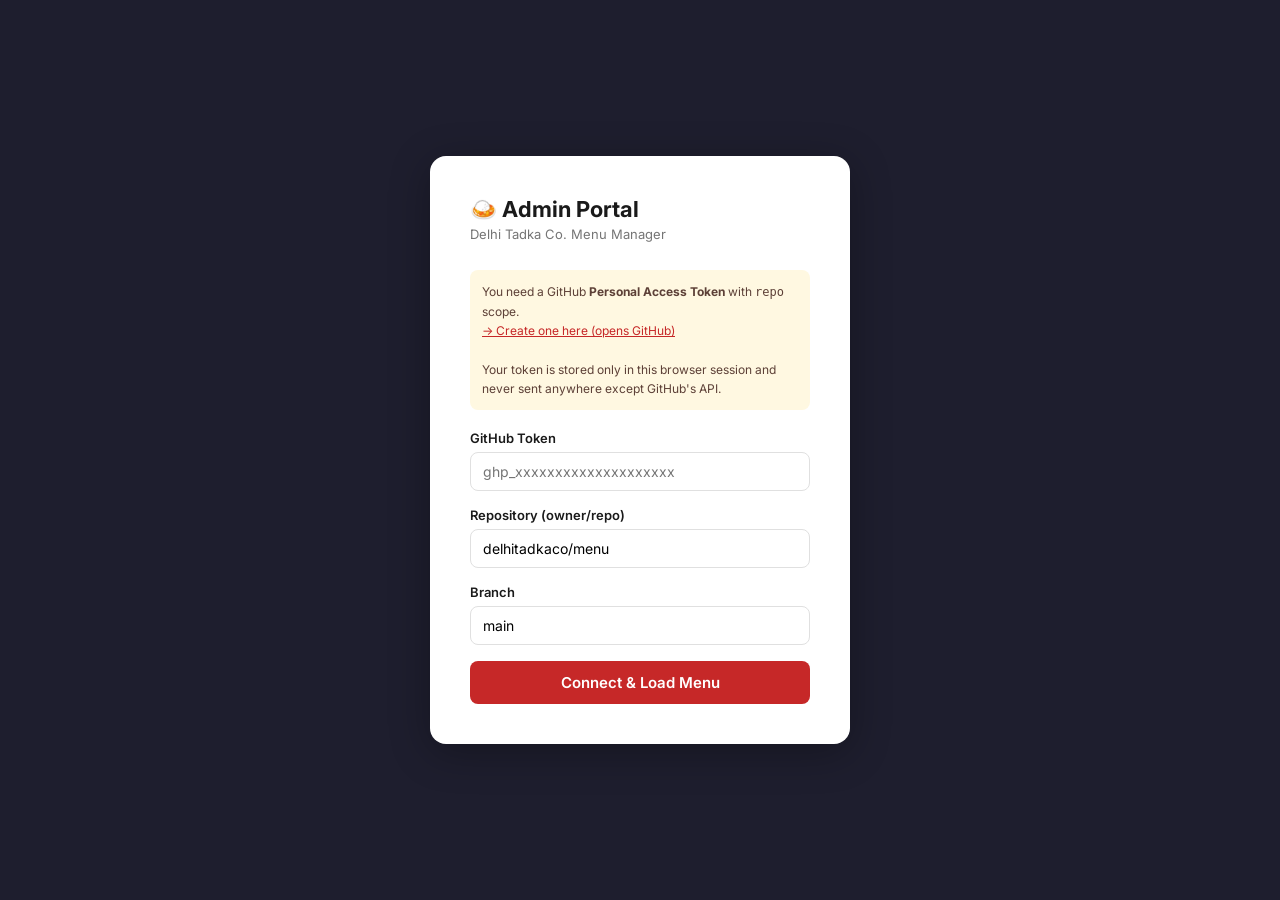
==== admin.html @ ac4ece8f "Add files via upload" ====
<!DOCTYPE html>
<html lang="en">
<head>
  <meta charset="UTF-8">
  <title>Delhi Tadka Co. — Admin</title>
  <meta name="viewport" content="width=device-width, initial-scale=1.0">
  <link href="https://fonts.googleapis.com/css2?family=Inter:wght@400;500;600;700&display=swap" rel="stylesheet">
  <style>
    :root {
      --red: #c62828;
      --red-light: #ffebee;
      --green: #2e7d32;
      --green-light: #e8f5e9;
      --bg: #f4f6f9;
      --card: #ffffff;
      --border: #e0e0e0;
      --text: #1a1a1a;
      --muted: #757575;
      --sidebar: #1e1e2e;
      --sidebar-active: #c62828;
      --radius: 10px;
      --shadow: 0 1px 4px rgba(0,0,0,0.08);
    }
    * { box-sizing: border-box; margin: 0; padding: 0; }
    body { font-family: 'Inter', sans-serif; background: var(--bg); color: var(--text); min-height: 100vh; }

    /* ── Login Screen ── */
    #loginScreen {
      display: flex; align-items: center; justify-content: center;
      min-height: 100vh; background: var(--sidebar);
    }
    .login-box {
      background: white; border-radius: 16px; padding: 40px;
      width: 100%; max-width: 420px; box-shadow: 0 8px 40px rgba(0,0,0,0.3);
    }
    .login-box h1 { font-size: 22px; margin-bottom: 4px; }
    .login-box p { color: var(--muted); font-size: 13px; margin-bottom: 28px; }
    .login-box label { font-size: 13px; font-weight: 600; display: block; margin-bottom: 6px; }
    .login-box input, .login-box select {
      width: 100%; border: 1.5px solid var(--border); border-radius: 8px;
      padding: 10px 12px; font-size: 14px; font-family: 'Inter', sans-serif;
      margin-bottom: 16px; outline: none; transition: border-color 0.2s;
    }
    .login-box input:focus { border-color: var(--red); }
    .login-box .hint {
      background: #fff8e1; border-radius: 8px; padding: 12px;
      font-size: 12px; color: #5d4037; margin-bottom: 20px; line-height: 1.6;
    }
    .login-box .hint a { color: var(--red); }
    .btn-primary {
      width: 100%; background: var(--red); color: white; border: none;
      padding: 12px; border-radius: 8px; font-size: 15px; font-weight: 600;
      cursor: pointer; font-family: 'Inter', sans-serif; transition: opacity 0.2s;
    }
    .btn-primary:hover { opacity: 0.88; }
    #loginError { color: var(--red); font-size: 13px; margin-top: 10px; display: none; }

    /* ── App Shell ── */
    #app { display: none; }
    .shell { display: flex; min-height: 100vh; }

    /* ── Sidebar ── */
    .sidebar {
      width: 220px; background: var(--sidebar); color: white;
      display: flex; flex-direction: column; flex-shrink: 0;
      position: fixed; top: 0; bottom: 0; left: 0; z-index: 50;
    }
    .sidebar-logo {
      padding: 20px 18px 16px; border-bottom: 1px solid rgba(255,255,255,0.08);
    }
    .sidebar-logo h2 { font-size: 15px; font-weight: 700; color: #fff; }
    .sidebar-logo p { font-size: 11px; color: rgba(255,255,255,0.4); margin-top: 2px; }
    .sidebar nav { flex: 1; padding: 12px 0; }
    .nav-item {
      display: flex; align-items: center; gap: 10px;
      padding: 11px 18px; cursor: pointer; font-size: 14px; font-weight: 500;
      color: rgba(255,255,255,0.6); border-left: 3px solid transparent;
      transition: all 0.15s; user-select: none;
    }
    .nav-item:hover { color: white; background: rgba(255,255,255,0.05); }
    .nav-item.active { color: white; border-left-color: var(--red); background: rgba(198,40,40,0.15); }
    .nav-item .icon { font-size: 17px; width: 20px; text-align: center; }
    .sidebar-footer {
      padding: 14px 18px; border-top: 1px solid rgba(255,255,255,0.08);
      font-size: 12px; color: rgba(255,255,255,0.35);
    }
    .logout-btn {
      display: block; width: 100%; background: rgba(255,255,255,0.07);
      color: rgba(255,255,255,0.6); border: none; border-radius: 6px;
      padding: 8px; font-size: 13px; cursor: pointer; font-family: 'Inter', sans-serif;
      margin-top: 8px; transition: background 0.15s;
    }
    .logout-btn:hover { background: rgba(255,255,255,0.12); color: white; }

    /* ── Main Content ── */
    .main { margin-left: 220px; flex: 1; display: flex; flex-direction: column; min-height: 100vh; }
    .topbar {
      background: white; border-bottom: 1px solid var(--border);
      padding: 14px 24px; display: flex; align-items: center;
      justify-content: space-between; position: sticky; top: 0; z-index: 40;
    }
    .topbar h1 { font-size: 18px; font-weight: 700; }
    .topbar .repo-info { font-size: 12px; color: var(--muted); }
    .save-bar {
      display: none; background: #fff8e1; border-bottom: 2px solid #f9a825;
      padding: 10px 24px; align-items: center; justify-content: space-between;
      font-size: 13px; font-weight: 500; color: #5d4037;
    }
    .save-bar.visible { display: flex; }
    .btn-save {
      background: #f9a825; color: white; border: none; border-radius: 6px;
      padding: 7px 18px; font-size: 13px; font-weight: 600; cursor: pointer;
      font-family: 'Inter', sans-serif; transition: opacity 0.2s;
    }
    .btn-save:hover { opacity: 0.88; }
    .content { padding: 24px; flex: 1; }

    /* ── Pages ── */
    .page { display: none; }
    .page.active { display: block; }

    /* ── Dashboard ── */
    .stats-grid { display: grid; grid-template-columns: repeat(auto-fill, minmax(180px, 1fr)); gap: 16px; margin-bottom: 24px; }
    .stat-card {
      background: white; border-radius: var(--radius); padding: 20px;
      box-shadow: var(--shadow); border: 1px solid var(--border);
    }
    .stat-card .label { font-size: 12px; color: var(--muted); font-weight: 600; text-transform: uppercase; letter-spacing: 0.5px; }
    .stat-card .value { font-size: 32px; font-weight: 700; margin-top: 6px; }
    .stat-card .sub { font-size: 12px; color: var(--muted); margin-top: 2px; }

    .discount-card {
      background: white; border-radius: var(--radius); padding: 20px;
      box-shadow: var(--shadow); border: 1px solid var(--border); margin-bottom: 24px;
    }
    .discount-card h3 { font-size: 15px; font-weight: 700; margin-bottom: 14px; }
    .discount-row { display: flex; align-items: center; gap: 14px; flex-wrap: wrap; }
    .discount-row input[type=range] { flex: 1; min-width: 160px; accent-color: var(--red); }
    .discount-value { font-size: 28px; font-weight: 700; color: var(--red); min-width: 56px; }
    .discount-row .btn-apply {
      background: var(--red); color: white; border: none; border-radius: 7px;
      padding: 8px 20px; font-size: 14px; font-weight: 600; cursor: pointer;
      font-family: 'Inter', sans-serif; transition: opacity 0.2s;
    }
    .discount-row .btn-apply:hover { opacity: 0.88; }

    /* ── Menu Manager ── */
    .menu-toolbar {
      display: flex; align-items: center; gap: 10px; margin-bottom: 16px; flex-wrap: wrap;
    }
    .cat-filter {
      border: 1.5px solid var(--border); border-radius: 7px; padding: 7px 12px;
      font-size: 13px; font-family: 'Inter', sans-serif; outline: none; background: white;
      cursor: pointer;
    }
    .search-input {
      flex: 1; min-width: 180px; border: 1.5px solid var(--border); border-radius: 7px;
      padding: 7px 12px; font-size: 13px; font-family: 'Inter', sans-serif; outline: none;
    }
    .search-input:focus { border-color: var(--red); }
    .btn-add-item {
      background: var(--red); color: white; border: none; border-radius: 7px;
      padding: 8px 16px; font-size: 13px; font-weight: 600; cursor: pointer;
      font-family: 'Inter', sans-serif; white-space: nowrap;
    }

    /* Item Table */
    .items-table { background: white; border-radius: var(--radius); box-shadow: var(--shadow); overflow: hidden; border: 1px solid var(--border); }
    .table-header {
      display: grid; grid-template-columns: 80px 1fr 110px 90px 80px 110px;
      padding: 10px 16px; background: #f9fafb; border-bottom: 1px solid var(--border);
      font-size: 11px; font-weight: 700; text-transform: uppercase; letter-spacing: 0.5px; color: var(--muted);
    }
    .item-row {
      display: grid; grid-template-columns: 80px 1fr 110px 90px 80px 110px;
      padding: 12px 16px; border-bottom: 1px solid var(--border); align-items: center;
      transition: background 0.1s;
    }
    .item-row:last-child { border-bottom: none; }
    .item-row:hover { background: #fafafa; }
    .item-img { width: 56px; height: 44px; object-fit: cover; border-radius: 6px; }
    .item-name { font-size: 13px; font-weight: 600; line-height: 1.3; }
    .item-desc { font-size: 11px; color: var(--muted); margin-top: 2px; }
    .item-category { font-size: 12px; color: var(--muted); }
    .item-price { font-size: 14px; font-weight: 700; }
    .toggle-switch { position: relative; display: inline-block; width: 40px; height: 22px; }
    .toggle-switch input { opacity: 0; width: 0; height: 0; }
    .toggle-slider {
      position: absolute; cursor: pointer; inset: 0;
      background: #ccc; border-radius: 22px; transition: 0.2s;
    }
    .toggle-slider:before {
      content: ''; position: absolute; width: 16px; height: 16px;
      left: 3px; bottom: 3px; background: white; border-radius: 50%; transition: 0.2s;
    }
    input:checked + .toggle-slider { background: var(--green); }
    input:checked + .toggle-slider:before { transform: translateX(18px); }
    .row-actions { display: flex; gap: 6px; }
    .btn-edit, .btn-delete {
      border: none; border-radius: 6px; padding: 5px 10px; font-size: 12px;
      font-weight: 600; cursor: pointer; font-family: 'Inter', sans-serif; transition: opacity 0.2s;
    }
    .btn-edit { background: #e3f2fd; color: #1565c0; }
    .btn-edit:hover { opacity: 0.8; }
    .btn-delete { background: var(--red-light); color: var(--red); }
    .btn-delete:hover { opacity: 0.8; }

    /* ── Categories Page ── */
    .cat-list { display: flex; flex-direction: column; gap: 10px; }
    .cat-card {
      background: white; border-radius: var(--radius); padding: 14px 16px;
      box-shadow: var(--shadow); border: 1px solid var(--border);
      display: flex; align-items: center; gap: 12px;
    }
    .cat-drag { color: var(--muted); cursor: grab; font-size: 18px; }
    .cat-name-input {
      flex: 1; border: 1.5px solid var(--border); border-radius: 7px;
      padding: 7px 10px; font-size: 14px; font-family: 'Inter', sans-serif; outline: none;
    }
    .cat-name-input:focus { border-color: var(--red); }
    .cat-count { font-size: 12px; color: var(--muted); white-space: nowrap; }
    .btn-del-cat { background: var(--red-light); color: var(--red); border: none; border-radius: 6px; padding: 6px 10px; cursor: pointer; font-size: 13px; }
    .btn-add-cat {
      background: white; border: 2px dashed var(--border); border-radius: var(--radius);
      padding: 14px; text-align: center; cursor: pointer; font-size: 14px; color: var(--muted);
      transition: border-color 0.2s, color 0.2s; font-family: 'Inter', sans-serif; width: 100%;
    }
    .btn-add-cat:hover { border-color: var(--red); color: var(--red); }

    /* ── Modal ── */
    .modal-overlay {
      display: none; position: fixed; inset: 0; background: rgba(0,0,0,0.5);
      z-index: 200; align-items: center; justify-content: center; padding: 20px;
    }
    .modal-overlay.open { display: flex; }
    .modal {
      background: white; border-radius: 14px; width: 100%; max-width: 520px;
      max-height: 90vh; overflow-y: auto; box-shadow: 0 8px 40px rgba(0,0,0,0.2);
    }
    .modal-header {
      padding: 18px 20px 14px; border-bottom: 1px solid var(--border);
      display: flex; justify-content: space-between; align-items: center; position: sticky; top: 0; background: white;
    }
    .modal-header h3 { font-size: 16px; font-weight: 700; }
    .modal-close { background: none; border: none; font-size: 20px; cursor: pointer; color: var(--muted); padding: 0 4px; }
    .modal-body { padding: 20px; }
    .form-row { margin-bottom: 16px; }
    .form-row label { display: block; font-size: 13px; font-weight: 600; margin-bottom: 6px; }
    .form-row input, .form-row select, .form-row textarea {
      width: 100%; border: 1.5px solid var(--border); border-radius: 8px;
      padding: 9px 12px; font-size: 14px; font-family: 'Inter', sans-serif; outline: none;
      transition: border-color 0.2s;
    }
    .form-row input:focus, .form-row select:focus, .form-row textarea:focus { border-color: var(--red); }
    .form-row textarea { resize: vertical; min-height: 70px; }
    .form-grid { display: grid; grid-template-columns: 1fr 1fr; gap: 12px; }
    .form-row .hint-text { font-size: 11px; color: var(--muted); margin-top: 4px; }
    .radio-group { display: flex; gap: 16px; }
    .radio-group label { display: flex; align-items: center; gap: 6px; font-weight: 400; cursor: pointer; }
    .modal-footer {
      padding: 14px 20px; border-top: 1px solid var(--border);
      display: flex; justify-content: flex-end; gap: 10px; position: sticky; bottom: 0; background: white;
    }
    .btn-cancel {
      background: var(--bg); color: var(--text); border: 1px solid var(--border);
      border-radius: 7px; padding: 8px 18px; font-size: 14px; font-weight: 600;
      cursor: pointer; font-family: 'Inter', sans-serif;
    }
    .btn-confirm {
      background: var(--red); color: white; border: none; border-radius: 7px;
      padding: 8px 20px; font-size: 14px; font-weight: 600; cursor: pointer;
      font-family: 'Inter', sans-serif; transition: opacity 0.2s;
    }
    .btn-confirm:hover { opacity: 0.88; }

    /* ── Toast ── */
    #toast {
      position: fixed; bottom: 24px; left: 50%; transform: translateX(-50%);
      background: #323232; color: white; padding: 11px 22px; border-radius: 8px;
      font-size: 14px; font-weight: 500; z-index: 999; opacity: 0;
      transition: opacity 0.3s; pointer-events: none; white-space: nowrap;
    }
    #toast.show { opacity: 1; }
    #toast.success { background: var(--green); }
    #toast.error { background: var(--red); }

    /* ── Spinner ── */
    .spinner {
      display: inline-block; width: 18px; height: 18px;
      border: 2px solid rgba(255,255,255,0.4); border-top-color: white;
      border-radius: 50%; animation: spin 0.7s linear infinite; vertical-align: middle; margin-right: 6px;
    }
    @keyframes spin { to { transform: rotate(360deg); } }

    .empty-state { text-align: center; padding: 50px 20px; color: var(--muted); }
    .empty-state .icon { font-size: 40px; margin-bottom: 12px; }

    @media (max-width: 768px) {
      .sidebar { display: none; }
      .main { margin-left: 0; }
      .table-header, .item-row { grid-template-columns: 1fr auto; }
      .table-header .col-img, .table-header .col-cat, .table-header .col-price,
      .item-row .item-img-cell, .item-row .item-category, .item-row .item-price { display: none; }
    }
  </style>
</head>
<body>

<!-- ── Login ── -->
<div id="loginScreen">
  <div class="login-box">
    <h1>🍛 Admin Portal</h1>
    <p>Delhi Tadka Co. Menu Manager</p>
    <div class="hint">
      You need a GitHub <strong>Personal Access Token</strong> with <code>repo</code> scope.<br>
      <a href="https://github.com/settings/tokens/new?scopes=repo&description=DelhiTadkaCo+Admin" target="_blank">
        → Create one here (opens GitHub)
      </a><br><br>
      Your token is stored only in this browser session and never sent anywhere except GitHub's API.
    </div>
    <label>GitHub Token</label>
    <input type="password" id="tokenInput" placeholder="ghp_xxxxxxxxxxxxxxxxxxxx">
    <label>Repository (owner/repo)</label>
    <input type="text" id="repoInput" value="delhitadkaco/menu" placeholder="owner/repo">
    <label>Branch</label>
    <input type="text" id="branchInput" value="main" placeholder="main">
    <button class="btn-primary" onclick="doLogin()">Connect & Load Menu</button>
    <div id="loginError"></div>
  </div>
</div>

<!-- ── App ── -->
<div id="app">
  <div class="shell">
    <!-- Sidebar -->
    <div class="sidebar">
      <div class="sidebar-logo">
        <h2>🍛 Delhi Tadka Co.</h2>
        <p>Menu Admin Portal</p>
      </div>
      <nav>
        <div class="nav-item active" onclick="showPage('dashboard')" id="nav-dashboard">
          <span class="icon">📊</span> Dashboard
        </div>
        <div class="nav-item" onclick="showPage('menu')" id="nav-menu">
          <span class="icon">🍽️</span> Menu Items
        </div>
        <div class="nav-item" onclick="showPage('categories')" id="nav-categories">
          <span class="icon">📂</span> Categories
        </div>
      </nav>
      <div class="sidebar-footer">
        <div id="repoLabel" style="margin-bottom:4px"></div>
        <button class="logout-btn" onclick="doLogout()">↩ Disconnect</button>
      </div>
    </div>

    <!-- Main -->
    <div class="main">
      <div class="topbar">
        <h1 id="pageTitle">Dashboard</h1>
        <span class="repo-info" id="topbarRepo"></span>
      </div>

      <div class="save-bar" id="saveBar">
        ⚠️ You have unsaved changes.
        <button class="btn-save" onclick="saveToGitHub()">
          💾 Save & Publish
        </button>
      </div>

      <div class="content">

        <!-- Dashboard -->
        <div class="page active" id="page-dashboard">
          <div class="stats-grid" id="statsGrid"></div>

          <div class="discount-card">
            <h3>🏷️ Global Discount</h3>
            <div class="discount-row">
              <input type="range" id="discountRange" min="0" max="50" step="5" value="20" oninput="updateDiscountDisplay(this.value)">
              <div class="discount-value"><span id="discountDisplay">20</span>%</div>
              <button class="btn-apply" onclick="applyDiscount()">Apply</button>
            </div>
            <p style="font-size:12px;color:var(--muted);margin-top:10px">
              This updates the live discount shown on the menu. Set to 0 to disable.
            </p>
          </div>

          <div class="items-table" style="margin-top:0">
            <div style="padding:14px 16px;font-size:14px;font-weight:700;border-bottom:1px solid var(--border)">
              🔴 Hidden Items
            </div>
            <div id="hiddenItemsList">
              <div class="empty-state"><div class="icon">✅</div>All items are visible</div>
            </div>
          </div>
        </div>

        <!-- Menu Items -->
        <div class="page" id="page-menu">
          <div class="menu-toolbar">
            <select class="cat-filter" id="catFilter" onchange="renderItemsTable()">
              <option value="">All Categories</option>
            </select>
            <input class="search-input" id="searchInput" placeholder="Search items..." oninput="renderItemsTable()">
            <button class="btn-add-item" onclick="openAddItemModal()">+ Add Item</button>
          </div>
          <div class="items-table">
            <div class="table-header">
              <div>Image</div>
              <div>Item</div>
              <div>Category</div>
              <div>Price</div>
              <div>Visible</div>
              <div>Actions</div>
            </div>
            <div id="itemsTableBody"></div>
          </div>
        </div>

        <!-- Categories -->
        <div class="page" id="page-categories">
          <p style="font-size:13px;color:var(--muted);margin-bottom:16px">
            Rename or remove categories. Items in a deleted category will be removed too.
          </p>
          <div class="cat-list" id="catList"></div>
          <button class="btn-add-cat" onclick="addCategory()" style="margin-top:12px">+ Add Category</button>
        </div>

      </div>
    </div>
  </div>
</div>

<!-- ── Item Modal ── -->
<div class="modal-overlay" id="itemModal">
  <div class="modal">
    <div class="modal-header">
      <h3 id="modalTitle">Add Item</h3>
      <button class="modal-close" onclick="closeItemModal()">✕</button>
    </div>
    <div class="modal-body">
      <input type="hidden" id="editCatIndex">
      <input type="hidden" id="editItemIndex">
      <div class="form-row">
        <label>Item Name *</label>
        <input type="text" id="fName" placeholder="e.g. Paneer Butter Masala (Half)">
      </div>
      <div class="form-row">
        <label>Description</label>
        <textarea id="fDesc" placeholder="Short description of the dish..."></textarea>
      </div>
      <div class="form-grid">
        <div class="form-row">
          <label>Price (₹) *</label>
          <input type="number" id="fPrice" min="0" placeholder="299">
        </div>
        <div class="form-row">
          <label>Category *</label>
          <select id="fCategory"></select>
        </div>
      </div>
      <div class="form-row">
        <label>Type</label>
        <div class="radio-group">
          <label><input type="radio" name="vegNonveg" value="true" id="fVeg"> 🟢 Veg</label>
          <label><input type="radio" name="vegNonveg" value="false" id="fNonveg" checked> 🔴 Non-Veg</label>
        </div>
      </div>
      <div class="form-row">
        <label>Image Filename</label>
        <input type="text" id="fImage" placeholder="dish-name.jpg">
        <p class="hint-text">Upload the image to the /images/ folder in your repo separately, then enter its filename here.</p>
      </div>
      <div class="form-row">
        <label>
          <input type="checkbox" id="fAvailable" checked style="width:auto;margin-right:6px">
          Visible on menu
        </label>
      </div>
    </div>
    <div class="modal-footer">
      <button class="btn-cancel" onclick="closeItemModal()">Cancel</button>
      <button class="btn-confirm" onclick="saveItem()">Save Item</button>
    </div>
  </div>
</div>

<!-- Toast -->
<div id="toast"></div>

<script>
// ── State ──
let TOKEN = '', REPO = '', BRANCH = 'main';
let menuData = [];
let scriptContent = '';
let menuSha = '', scriptSha = '';
let dirty = false;

// ── Auth ──
async function doLogin() {
  TOKEN = document.getElementById('tokenInput').value.trim();
  REPO = document.getElementById('repoInput').value.trim();
  BRANCH = document.getElementById('branchInput').value.trim() || 'main';

  if (!TOKEN || !REPO) {
    showLoginError('Please enter your token and repository.');
    return;
  }

  const btn = document.querySelector('#loginScreen .btn-primary');
  btn.innerHTML = '<span class="spinner"></span>Connecting...';
  btn.disabled = true;

  try {
    await loadMenuFromGitHub();
    document.getElementById('loginScreen').style.display = 'none';
    document.getElementById('app').style.display = 'block';
    document.getElementById('repoLabel').textContent = REPO;
    document.getElementById('topbarRepo').textContent = REPO + ' / ' + BRANCH;
    renderAll();
    showToast('Connected to ' + REPO, 'success');
  } catch(e) {
    showLoginError('Failed: ' + e.message + '. Check your token and repo name.');
  } finally {
    btn.innerHTML = 'Connect & Load Menu';
    btn.disabled = false;
  }
}

function doLogout() {
  TOKEN = ''; REPO = ''; menuData = []; scriptContent = '';
  document.getElementById('loginScreen').style.display = 'flex';
  document.getElementById('app').style.display = 'none';
  document.getElementById('tokenInput').value = '';
}

function showLoginError(msg) {
  const el = document.getElementById('loginError');
  el.textContent = msg;
  el.style.display = 'block';
}

// ── GitHub API ──
async function ghGet(path) {
  const res = await fetch(`https://api.github.com/repos/${REPO}/contents/${path}?ref=${BRANCH}`, {
    headers: { Authorization: 'token ' + TOKEN, Accept: 'application/vnd.github.v3+json' }
  });
  if (!res.ok) throw new Error(`GitHub API error ${res.status} on ${path}`);
  return res.json();
}

async function ghPut(path, content, sha, message) {
  const res = await fetch(`https://api.github.com/repos/${REPO}/contents/${path}`, {
    method: 'PUT',
    headers: { Authorization: 'token ' + TOKEN, Accept: 'application/vnd.github.v3+json', 'Content-Type': 'application/json' },
    body: JSON.stringify({ message, content: btoa(unescape(encodeURIComponent(content))), sha, branch: BRANCH })
  });
  if (!res.ok) {
    const err = await res.json();
    throw new Error(err.message || 'GitHub write failed');
  }
  return res.json();
}

async function loadMenuFromGitHub() {
  const menuFile = await ghGet('data/menu.json');
  menuSha = menuFile.sha;
  menuData = JSON.parse(decodeURIComponent(escape(atob(menuFile.content.replace(/\n/g,'')))));

  // Ensure all items have available field
  menuData.forEach(cat => cat.items.forEach(item => {
    if (item.available === undefined) item.available = true;
  }));

  // Also load script.js to update discount
  try {
    const scriptFile = await ghGet('js/script.js');
    scriptSha = scriptFile.sha;
    scriptContent = decodeURIComponent(escape(atob(scriptFile.content.replace(/\n/g,''))));
  } catch(e) {
    scriptContent = '';
  }
}

async function saveToGitHub() {
  const btn = document.getElementById('saveBar').querySelector('.btn-save');
  btn.innerHTML = '<span class="spinner"></span>Saving...';
  btn.disabled = true;

  try {
    // Save menu.json
    const menuJson = JSON.stringify(menuData, null, 2);
    const menuResult = await ghPut('data/menu.json', menuJson, menuSha, '🍽️ Admin: update menu');
    menuSha = menuResult.content.sha;

    // Save script.js if modified
    if (scriptContent && scriptSha) {
      const scriptResult = await ghPut('js/script.js', scriptContent, scriptSha, '🏷️ Admin: update discount');
      scriptSha = scriptResult.content.sha;
    }

    dirty = false;
    document.getElementById('saveBar').classList.remove('visible');
    showToast('✅ Saved & published to GitHub!', 'success');
  } catch(e) {
    showToast('❌ Save failed: ' + e.message, 'error');
  } finally {
    btn.innerHTML = '💾 Save & Publish';
    btn.disabled = false;
  }
}

function markDirty() {
  dirty = true;
  document.getElementById('saveBar').classList.add('visible');
}

// ── Pages ──
function showPage(name) {
  document.querySelectorAll('.page').forEach(p => p.classList.remove('active'));
  document.querySelectorAll('.nav-item').forEach(n => n.classList.remove('active'));
  document.getElementById('page-' + name).classList.add('active');
  document.getElementById('nav-' + name).classList.add('active');
  const titles = { dashboard: 'Dashboard', menu: 'Menu Items', categories: 'Categories' };
  document.getElementById('pageTitle').textContent = titles[name];
  if (name === 'dashboard') renderDashboard();
  if (name === 'menu') renderItemsTable();
  if (name === 'categories') renderCategories();
}

function renderAll() {
  renderDashboard();
  renderCatFilter();
  renderItemsTable();
  renderCategories();
}

// ── Dashboard ──
function renderDashboard() {
  const totalItems = menuData.reduce((s, c) => s + c.items.length, 0);
  const hidden = menuData.reduce((s, c) => s + c.items.filter(i => i.available === false).length, 0);
  const veg = menuData.reduce((s, c) => s + c.items.filter(i => i.veg).length, 0);
  const discount = getDiscount();

  document.getElementById('statsGrid').innerHTML = `
    <div class="stat-card"><div class="label">Total Items</div><div class="value">${totalItems}</div><div class="sub">${menuData.length} categories</div></div>
    <div class="stat-card"><div class="label">Veg Items</div><div class="value" style="color:var(--green)">${veg}</div><div class="sub">${totalItems - veg} non-veg</div></div>
    <div class="stat-card"><div class="label">Hidden Items</div><div class="value" style="color:var(--red)">${hidden}</div><div class="sub">not shown to customers</div></div>
    <div class="stat-card"><div class="label">Discount</div><div class="value" style="color:var(--red)">${discount}%</div><div class="sub">on all direct orders</div></div>
  `;

  document.getElementById('discountRange').value = discount;
  document.getElementById('discountDisplay').textContent = discount;

  // Hidden items list
  const hiddenItems = [];
  menuData.forEach(cat => cat.items.filter(i => i.available === false).forEach(i => hiddenItems.push({ ...i, cat: cat.category })));
  const el = document.getElementById('hiddenItemsList');
  if (hiddenItems.length === 0) {
    el.innerHTML = '<div class="empty-state"><div class="icon">✅</div>All items are currently visible</div>';
  } else {
    el.innerHTML = hiddenItems.map(i => `
      <div class="item-row" style="grid-template-columns:80px 1fr 110px">
        <img class="item-img" src="images/${i.image}" onerror="this.src='data:image/svg+xml,<svg xmlns=%22http://www.w3.org/2000/svg%22 viewBox=%220 0 56 44%22><rect width=%2256%22 height=%2244%22 fill=%22%23eee%22/><text x=%2250%%25%22 y=%2255%%25%22 text-anchor=%22middle%22 font-size=%228%22 fill=%22%23999%22>No img</text></svg>'">
        <div><div class="item-name">${i.name}</div><div class="item-desc">${i.cat}</div></div>
        <div class="item-category" style="color:var(--red);font-weight:600">Hidden</div>
      </div>`).join('');
  }
}

function getDiscount() {
  if (!scriptContent) return 20;
  const m = scriptContent.match(/const DISCOUNT_PERCENT\s*=\s*(\d+)/);
  return m ? parseInt(m[1]) : 20;
}

function updateDiscountDisplay(val) {
  document.getElementById('discountDisplay').textContent = val;
}

function applyDiscount() {
  const val = document.getElementById('discountRange').value;
  if (scriptContent) {
    scriptContent = scriptContent.replace(/const DISCOUNT_PERCENT\s*=\s*\d+/, `const DISCOUNT_PERCENT = ${val}`);
  }
  markDirty();
  renderDashboard();
  showToast(`Discount set to ${val}% — save to publish`, 'success');
}

// ── Menu Items Table ──
function renderCatFilter() {
  const sel = document.getElementById('catFilter');
  const fCat = document.getElementById('fCategory');
  const current = sel.value;
  sel.innerHTML = '<option value="">All Categories</option>';
  fCat.innerHTML = '';
  menuData.forEach((cat, i) => {
    sel.innerHTML += `<option value="${i}" ${current == i ? 'selected' : ''}>${cat.category}</option>`;
    fCat.innerHTML += `<option value="${i}">${cat.category}</option>`;
  });
}

function renderItemsTable() {
  const catFilter = document.getElementById('catFilter').value;
  const search = document.getElementById('searchInput').value.toLowerCase();
  const body = document.getElementById('itemsTableBody');
  body.innerHTML = '';

  let count = 0;
  menuData.forEach((cat, ci) => {
    if (catFilter !== '' && parseInt(catFilter) !== ci) return;
    cat.items.forEach((item, ii) => {
      if (search && !item.name.toLowerCase().includes(search) && !cat.category.toLowerCase().includes(search)) return;
      count++;
      const available = item.available !== false;
      const row = document.createElement('div');
      row.className = 'item-row';
      row.innerHTML = `
        <div class="item-img-cell">
          <img class="item-img" src="images/${item.image || ''}" onerror="this.src='data:image/svg+xml,<svg xmlns=%22http://www.w3.org/2000/svg%22 viewBox=%220 0 56 44%22><rect width=%2256%22 height=%2244%22 fill=%22%23f0f0f0%22/></svg>'">
        </div>
        <div>
          <div class="item-name">${item.veg ? '🟢' : '🔴'} ${item.name}</div>
          <div class="item-desc">${item.description || ''}</div>
        </div>
        <div class="item-category">${cat.category}</div>
        <div class="item-price">₹${item.price}</div>
        <div>
          <label class="toggle-switch">
            <input type="checkbox" ${available ? 'checked' : ''} onchange="toggleAvailable(${ci}, ${ii}, this.checked)">
            <span class="toggle-slider"></span>
          </label>
        </div>
        <div class="row-actions">
          <button class="btn-edit" onclick="openEditItemModal(${ci}, ${ii})">Edit</button>
          <button class="btn-delete" onclick="deleteItem(${ci}, ${ii})">Delete</button>
        </div>
      `;
      body.appendChild(row);
    });
  });

  if (count === 0) {
    body.innerHTML = '<div class="empty-state"><div class="icon">🔍</div>No items found</div>';
  }
}

function toggleAvailable(ci, ii, val) {
  menuData[ci].items[ii].available = val;
  markDirty();
  renderDashboard();
}

function deleteItem(ci, ii) {
  const name = menuData[ci].items[ii].name;
  if (!confirm(`Delete "${name}"? This cannot be undone.`)) return;
  menuData[ci].items.splice(ii, 1);
  markDirty();
  renderItemsTable();
  renderDashboard();
  showToast('Item deleted', '');
}

// ── Item Modal ──
function openAddItemModal() {
  document.getElementById('modalTitle').textContent = 'Add New Item';
  document.getElementById('editCatIndex').value = '';
  document.getElementById('editItemIndex').value = '';
  document.getElementById('fName').value = '';
  document.getElementById('fDesc').value = '';
  document.getElementById('fPrice').value = '';
  document.getElementById('fImage').value = '';
  document.getElementById('fAvailable').checked = true;
  document.getElementById('fNonveg').checked = true;
  renderCatFilter();
  document.getElementById('itemModal').classList.add('open');
}

function openEditItemModal(ci, ii) {
  const item = menuData[ci].items[ii];
  document.getElementById('modalTitle').textContent = 'Edit Item';
  document.getElementById('editCatIndex').value = ci;
  document.getElementById('editItemIndex').value = ii;
  document.getElementById('fName').value = item.name;
  document.getElementById('fDesc').value = item.description || '';
  document.getElementById('fPrice').value = item.price;
  document.getElementById('fImage').value = item.image || '';
  document.getElementById('fAvailable').checked = item.available !== false;
  if (item.veg) document.getElementById('fVeg').checked = true;
  else document.getElementById('fNonveg').checked = true;
  renderCatFilter();
  document.getElementById('fCategory').value = ci;
  document.getElementById('itemModal').classList.add('open');
}

function closeItemModal() {
  document.getElementById('itemModal').classList.remove('open');
}

function saveItem() {
  const name = document.getElementById('fName').value.trim();
  const price = parseInt(document.getElementById('fPrice').value);
  const ci = parseInt(document.getElementById('fCategory').value);

  if (!name) { showToast('Please enter item name', 'error'); return; }
  if (isNaN(price) || price < 0) { showToast('Please enter a valid price', 'error'); return; }
  if (isNaN(ci)) { showToast('Please select a category', 'error'); return; }

  const item = {
    name,
    description: document.getElementById('fDesc').value.trim(),
    price,
    veg: document.querySelector('input[name="vegNonveg"]:checked').value === 'true',
    image: document.getElementById('fImage').value.trim(),
    available: document.getElementById('fAvailable').checked
  };

  const editCi = document.getElementById('editCatIndex').value;
  const editIi = document.getElementById('editItemIndex').value;

  if (editCi !== '' && editIi !== '') {
    // Edit — may move category
    menuData[parseInt(editCi)].items.splice(parseInt(editIi), 1);
    menuData[ci].items.push(item);
  } else {
    menuData[ci].items.push(item);
  }

  markDirty();
  closeItemModal();
  renderItemsTable();
  renderDashboard();
  renderCatFilter();
  showToast(editCi !== '' ? 'Item updated ✓' : 'Item added ✓', 'success');
}

// ── Categories ──
function renderCategories() {
  const list = document.getElementById('catList');
  list.innerHTML = '';
  menuData.forEach((cat, ci) => {
    const card = document.createElement('div');
    card.className = 'cat-card';
    card.innerHTML = `
      <span class="cat-drag">⠿</span>
      <input class="cat-name-input" value="${cat.category}" oninput="renameCategory(${ci}, this.value)">
      <span class="cat-count">${cat.items.length} items</span>
      <button class="btn-del-cat" onclick="deleteCategory(${ci})" title="Delete category">🗑</button>
    `;
    list.appendChild(card);
  });
}

function renameCategory(ci, newName) {
  menuData[ci].category = newName;
  markDirty();
  renderCatFilter();
}

function addCategory() {
  menuData.push({ category: 'New Category', items: [] });
  markDirty();
  renderCategories();
  renderCatFilter();
  renderDashboard();
  // Focus the new input
  setTimeout(() => {
    const inputs = document.querySelectorAll('.cat-name-input');
    const last = inputs[inputs.length - 1];
    if (last) { last.focus(); last.select(); }
  }, 50);
}

function deleteCategory(ci) {
  const cat = menuData[ci];
  if (!confirm(`Delete category "${cat.category}" and all ${cat.items.length} items in it?`)) return;
  menuData.splice(ci, 1);
  markDirty();
  renderCategories();
  renderCatFilter();
  renderItemsTable();
  renderDashboard();
}

// ── Toast ──
let toastTimer;
function showToast(msg, type) {
  const t = document.getElementById('toast');
  t.textContent = msg;
  t.className = 'show ' + (type || '');
  clearTimeout(toastTimer);
  toastTimer = setTimeout(() => { t.className = ''; }, 3000);
}

// Enter key on login
document.getElementById('tokenInput').addEventListener('keydown', e => { if (e.key === 'Enter') doLogin(); });
document.getElementById('repoInput').addEventListener('keydown', e => { if (e.key === 'Enter') doLogin(); });
</script>
</body>
</html>
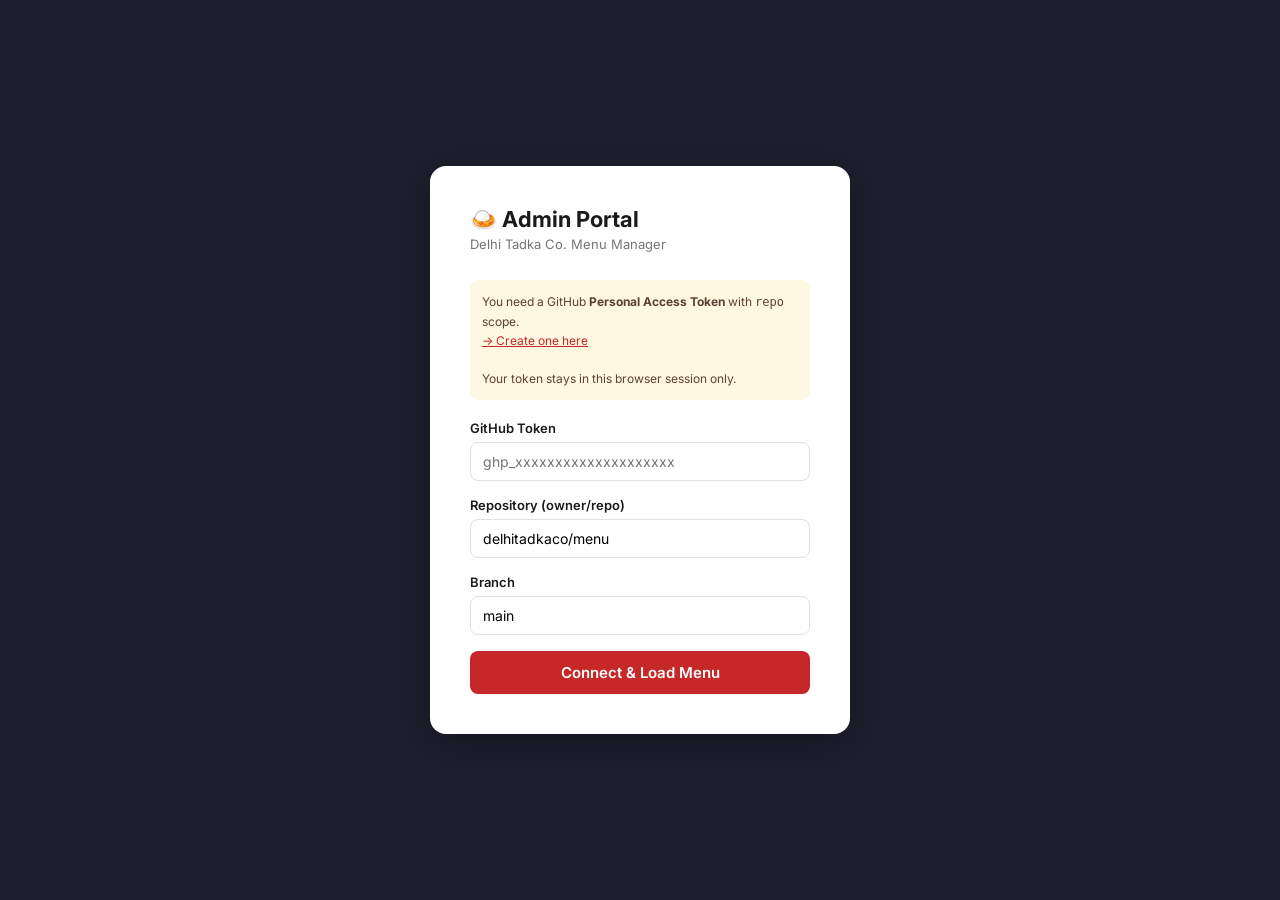
==== commit c2cdd777: "Add files via upload" ====
--- a/admin.html
+++ b/admin.html
@@ -7,393 +7,222 @@
   <link href="https://fonts.googleapis.com/css2?family=Inter:wght@400;500;600;700&display=swap" rel="stylesheet">
   <style>
     :root {
-      --red: #c62828;
-      --red-light: #ffebee;
-      --green: #2e7d32;
-      --green-light: #e8f5e9;
-      --bg: #f4f6f9;
-      --card: #ffffff;
-      --border: #e0e0e0;
-      --text: #1a1a1a;
-      --muted: #757575;
-      --sidebar: #1e1e2e;
-      --sidebar-active: #c62828;
-      --radius: 10px;
-      --shadow: 0 1px 4px rgba(0,0,0,0.08);
+      --red: #c62828; --red-light: #ffebee; --green: #2e7d32; --green-light: #e8f5e9;
+      --bg: #f4f6f9; --card: #fff; --border: #e0e0e0; --text: #1a1a1a; --muted: #757575;
+      --sidebar: #1e1e2e; --radius: 10px; --shadow: 0 1px 4px rgba(0,0,0,0.08);
     }
     * { box-sizing: border-box; margin: 0; padding: 0; }
     body { font-family: 'Inter', sans-serif; background: var(--bg); color: var(--text); min-height: 100vh; }
 
-    /* ── Login Screen ── */
-    #loginScreen {
-      display: flex; align-items: center; justify-content: center;
-      min-height: 100vh; background: var(--sidebar);
-    }
-    .login-box {
-      background: white; border-radius: 16px; padding: 40px;
-      width: 100%; max-width: 420px; box-shadow: 0 8px 40px rgba(0,0,0,0.3);
-    }
-    .login-box h1 { font-size: 22px; margin-bottom: 4px; }
-    .login-box p { color: var(--muted); font-size: 13px; margin-bottom: 28px; }
-    .login-box label { font-size: 13px; font-weight: 600; display: block; margin-bottom: 6px; }
-    .login-box input, .login-box select {
-      width: 100%; border: 1.5px solid var(--border); border-radius: 8px;
-      padding: 10px 12px; font-size: 14px; font-family: 'Inter', sans-serif;
-      margin-bottom: 16px; outline: none; transition: border-color 0.2s;
-    }
-    .login-box input:focus { border-color: var(--red); }
-    .login-box .hint {
-      background: #fff8e1; border-radius: 8px; padding: 12px;
-      font-size: 12px; color: #5d4037; margin-bottom: 20px; line-height: 1.6;
-    }
-    .login-box .hint a { color: var(--red); }
-    .btn-primary {
-      width: 100%; background: var(--red); color: white; border: none;
-      padding: 12px; border-radius: 8px; font-size: 15px; font-weight: 600;
-      cursor: pointer; font-family: 'Inter', sans-serif; transition: opacity 0.2s;
-    }
-    .btn-primary:hover { opacity: 0.88; }
-    #loginError { color: var(--red); font-size: 13px; margin-top: 10px; display: none; }
-
-    /* ── App Shell ── */
-    #app { display: none; }
-    .shell { display: flex; min-height: 100vh; }
-
-    /* ── Sidebar ── */
-    .sidebar {
-      width: 220px; background: var(--sidebar); color: white;
-      display: flex; flex-direction: column; flex-shrink: 0;
-      position: fixed; top: 0; bottom: 0; left: 0; z-index: 50;
-    }
-    .sidebar-logo {
-      padding: 20px 18px 16px; border-bottom: 1px solid rgba(255,255,255,0.08);
-    }
-    .sidebar-logo h2 { font-size: 15px; font-weight: 700; color: #fff; }
-    .sidebar-logo p { font-size: 11px; color: rgba(255,255,255,0.4); margin-top: 2px; }
-    .sidebar nav { flex: 1; padding: 12px 0; }
-    .nav-item {
-      display: flex; align-items: center; gap: 10px;
-      padding: 11px 18px; cursor: pointer; font-size: 14px; font-weight: 500;
-      color: rgba(255,255,255,0.6); border-left: 3px solid transparent;
-      transition: all 0.15s; user-select: none;
-    }
-    .nav-item:hover { color: white; background: rgba(255,255,255,0.05); }
-    .nav-item.active { color: white; border-left-color: var(--red); background: rgba(198,40,40,0.15); }
-    .nav-item .icon { font-size: 17px; width: 20px; text-align: center; }
-    .sidebar-footer {
-      padding: 14px 18px; border-top: 1px solid rgba(255,255,255,0.08);
-      font-size: 12px; color: rgba(255,255,255,0.35);
-    }
-    .logout-btn {
-      display: block; width: 100%; background: rgba(255,255,255,0.07);
-      color: rgba(255,255,255,0.6); border: none; border-radius: 6px;
-      padding: 8px; font-size: 13px; cursor: pointer; font-family: 'Inter', sans-serif;
-      margin-top: 8px; transition: background 0.15s;
-    }
-    .logout-btn:hover { background: rgba(255,255,255,0.12); color: white; }
-
-    /* ── Main Content ── */
-    .main { margin-left: 220px; flex: 1; display: flex; flex-direction: column; min-height: 100vh; }
-    .topbar {
-      background: white; border-bottom: 1px solid var(--border);
-      padding: 14px 24px; display: flex; align-items: center;
-      justify-content: space-between; position: sticky; top: 0; z-index: 40;
-    }
-    .topbar h1 { font-size: 18px; font-weight: 700; }
-    .topbar .repo-info { font-size: 12px; color: var(--muted); }
-    .save-bar {
-      display: none; background: #fff8e1; border-bottom: 2px solid #f9a825;
-      padding: 10px 24px; align-items: center; justify-content: space-between;
-      font-size: 13px; font-weight: 500; color: #5d4037;
-    }
-    .save-bar.visible { display: flex; }
-    .btn-save {
-      background: #f9a825; color: white; border: none; border-radius: 6px;
-      padding: 7px 18px; font-size: 13px; font-weight: 600; cursor: pointer;
-      font-family: 'Inter', sans-serif; transition: opacity 0.2s;
-    }
-    .btn-save:hover { opacity: 0.88; }
-    .content { padding: 24px; flex: 1; }
-
-    /* ── Pages ── */
-    .page { display: none; }
-    .page.active { display: block; }
-
-    /* ── Dashboard ── */
-    .stats-grid { display: grid; grid-template-columns: repeat(auto-fill, minmax(180px, 1fr)); gap: 16px; margin-bottom: 24px; }
-    .stat-card {
-      background: white; border-radius: var(--radius); padding: 20px;
-      box-shadow: var(--shadow); border: 1px solid var(--border);
-    }
-    .stat-card .label { font-size: 12px; color: var(--muted); font-weight: 600; text-transform: uppercase; letter-spacing: 0.5px; }
-    .stat-card .value { font-size: 32px; font-weight: 700; margin-top: 6px; }
-    .stat-card .sub { font-size: 12px; color: var(--muted); margin-top: 2px; }
-
-    .discount-card {
-      background: white; border-radius: var(--radius); padding: 20px;
-      box-shadow: var(--shadow); border: 1px solid var(--border); margin-bottom: 24px;
-    }
-    .discount-card h3 { font-size: 15px; font-weight: 700; margin-bottom: 14px; }
-    .discount-row { display: flex; align-items: center; gap: 14px; flex-wrap: wrap; }
-    .discount-row input[type=range] { flex: 1; min-width: 160px; accent-color: var(--red); }
-    .discount-value { font-size: 28px; font-weight: 700; color: var(--red); min-width: 56px; }
-    .discount-row .btn-apply {
-      background: var(--red); color: white; border: none; border-radius: 7px;
-      padding: 8px 20px; font-size: 14px; font-weight: 600; cursor: pointer;
-      font-family: 'Inter', sans-serif; transition: opacity 0.2s;
-    }
-    .discount-row .btn-apply:hover { opacity: 0.88; }
-
-    /* ── Menu Manager ── */
-    .menu-toolbar {
-      display: flex; align-items: center; gap: 10px; margin-bottom: 16px; flex-wrap: wrap;
-    }
-    .cat-filter {
-      border: 1.5px solid var(--border); border-radius: 7px; padding: 7px 12px;
-      font-size: 13px; font-family: 'Inter', sans-serif; outline: none; background: white;
-      cursor: pointer;
-    }
-    .search-input {
-      flex: 1; min-width: 180px; border: 1.5px solid var(--border); border-radius: 7px;
-      padding: 7px 12px; font-size: 13px; font-family: 'Inter', sans-serif; outline: none;
-    }
-    .search-input:focus { border-color: var(--red); }
-    .btn-add-item {
-      background: var(--red); color: white; border: none; border-radius: 7px;
-      padding: 8px 16px; font-size: 13px; font-weight: 600; cursor: pointer;
-      font-family: 'Inter', sans-serif; white-space: nowrap;
-    }
-
-    /* Item Table */
-    .items-table { background: white; border-radius: var(--radius); box-shadow: var(--shadow); overflow: hidden; border: 1px solid var(--border); }
-    .table-header {
-      display: grid; grid-template-columns: 80px 1fr 110px 90px 80px 110px;
-      padding: 10px 16px; background: #f9fafb; border-bottom: 1px solid var(--border);
-      font-size: 11px; font-weight: 700; text-transform: uppercase; letter-spacing: 0.5px; color: var(--muted);
-    }
-    .item-row {
-      display: grid; grid-template-columns: 80px 1fr 110px 90px 80px 110px;
-      padding: 12px 16px; border-bottom: 1px solid var(--border); align-items: center;
-      transition: background 0.1s;
-    }
-    .item-row:last-child { border-bottom: none; }
-    .item-row:hover { background: #fafafa; }
-    .item-img { width: 56px; height: 44px; object-fit: cover; border-radius: 6px; }
-    .item-name { font-size: 13px; font-weight: 600; line-height: 1.3; }
-    .item-desc { font-size: 11px; color: var(--muted); margin-top: 2px; }
-    .item-category { font-size: 12px; color: var(--muted); }
-    .item-price { font-size: 14px; font-weight: 700; }
-    .toggle-switch { position: relative; display: inline-block; width: 40px; height: 22px; }
-    .toggle-switch input { opacity: 0; width: 0; height: 0; }
-    .toggle-slider {
-      position: absolute; cursor: pointer; inset: 0;
-      background: #ccc; border-radius: 22px; transition: 0.2s;
-    }
-    .toggle-slider:before {
-      content: ''; position: absolute; width: 16px; height: 16px;
-      left: 3px; bottom: 3px; background: white; border-radius: 50%; transition: 0.2s;
-    }
-    input:checked + .toggle-slider { background: var(--green); }
-    input:checked + .toggle-slider:before { transform: translateX(18px); }
-    .row-actions { display: flex; gap: 6px; }
-    .btn-edit, .btn-delete {
-      border: none; border-radius: 6px; padding: 5px 10px; font-size: 12px;
-      font-weight: 600; cursor: pointer; font-family: 'Inter', sans-serif; transition: opacity 0.2s;
-    }
-    .btn-edit { background: #e3f2fd; color: #1565c0; }
-    .btn-edit:hover { opacity: 0.8; }
-    .btn-delete { background: var(--red-light); color: var(--red); }
-    .btn-delete:hover { opacity: 0.8; }
-
-    /* ── Categories Page ── */
-    .cat-list { display: flex; flex-direction: column; gap: 10px; }
-    .cat-card {
-      background: white; border-radius: var(--radius); padding: 14px 16px;
-      box-shadow: var(--shadow); border: 1px solid var(--border);
-      display: flex; align-items: center; gap: 12px;
-    }
-    .cat-drag { color: var(--muted); cursor: grab; font-size: 18px; }
-    .cat-name-input {
-      flex: 1; border: 1.5px solid var(--border); border-radius: 7px;
-      padding: 7px 10px; font-size: 14px; font-family: 'Inter', sans-serif; outline: none;
-    }
-    .cat-name-input:focus { border-color: var(--red); }
-    .cat-count { font-size: 12px; color: var(--muted); white-space: nowrap; }
-    .btn-del-cat { background: var(--red-light); color: var(--red); border: none; border-radius: 6px; padding: 6px 10px; cursor: pointer; font-size: 13px; }
-    .btn-add-cat {
-      background: white; border: 2px dashed var(--border); border-radius: var(--radius);
-      padding: 14px; text-align: center; cursor: pointer; font-size: 14px; color: var(--muted);
-      transition: border-color 0.2s, color 0.2s; font-family: 'Inter', sans-serif; width: 100%;
-    }
-    .btn-add-cat:hover { border-color: var(--red); color: var(--red); }
-
-    /* ── Modal ── */
-    .modal-overlay {
-      display: none; position: fixed; inset: 0; background: rgba(0,0,0,0.5);
-      z-index: 200; align-items: center; justify-content: center; padding: 20px;
-    }
-    .modal-overlay.open { display: flex; }
-    .modal {
-      background: white; border-radius: 14px; width: 100%; max-width: 520px;
-      max-height: 90vh; overflow-y: auto; box-shadow: 0 8px 40px rgba(0,0,0,0.2);
-    }
-    .modal-header {
-      padding: 18px 20px 14px; border-bottom: 1px solid var(--border);
-      display: flex; justify-content: space-between; align-items: center; position: sticky; top: 0; background: white;
-    }
-    .modal-header h3 { font-size: 16px; font-weight: 700; }
-    .modal-close { background: none; border: none; font-size: 20px; cursor: pointer; color: var(--muted); padding: 0 4px; }
-    .modal-body { padding: 20px; }
-    .form-row { margin-bottom: 16px; }
-    .form-row label { display: block; font-size: 13px; font-weight: 600; margin-bottom: 6px; }
-    .form-row input, .form-row select, .form-row textarea {
-      width: 100%; border: 1.5px solid var(--border); border-radius: 8px;
-      padding: 9px 12px; font-size: 14px; font-family: 'Inter', sans-serif; outline: none;
-      transition: border-color 0.2s;
-    }
-    .form-row input:focus, .form-row select:focus, .form-row textarea:focus { border-color: var(--red); }
-    .form-row textarea { resize: vertical; min-height: 70px; }
-    .form-grid { display: grid; grid-template-columns: 1fr 1fr; gap: 12px; }
-    .form-row .hint-text { font-size: 11px; color: var(--muted); margin-top: 4px; }
-    .radio-group { display: flex; gap: 16px; }
-    .radio-group label { display: flex; align-items: center; gap: 6px; font-weight: 400; cursor: pointer; }
-    .modal-footer {
-      padding: 14px 20px; border-top: 1px solid var(--border);
-      display: flex; justify-content: flex-end; gap: 10px; position: sticky; bottom: 0; background: white;
-    }
-    .btn-cancel {
-      background: var(--bg); color: var(--text); border: 1px solid var(--border);
-      border-radius: 7px; padding: 8px 18px; font-size: 14px; font-weight: 600;
-      cursor: pointer; font-family: 'Inter', sans-serif;
-    }
-    .btn-confirm {
-      background: var(--red); color: white; border: none; border-radius: 7px;
-      padding: 8px 20px; font-size: 14px; font-weight: 600; cursor: pointer;
-      font-family: 'Inter', sans-serif; transition: opacity 0.2s;
-    }
-    .btn-confirm:hover { opacity: 0.88; }
-
-    /* ── Toast ── */
-    #toast {
-      position: fixed; bottom: 24px; left: 50%; transform: translateX(-50%);
-      background: #323232; color: white; padding: 11px 22px; border-radius: 8px;
-      font-size: 14px; font-weight: 500; z-index: 999; opacity: 0;
-      transition: opacity 0.3s; pointer-events: none; white-space: nowrap;
-    }
-    #toast.show { opacity: 1; }
-    #toast.success { background: var(--green); }
-    #toast.error { background: var(--red); }
-
-    /* ── Spinner ── */
-    .spinner {
-      display: inline-block; width: 18px; height: 18px;
-      border: 2px solid rgba(255,255,255,0.4); border-top-color: white;
-      border-radius: 50%; animation: spin 0.7s linear infinite; vertical-align: middle; margin-right: 6px;
-    }
-    @keyframes spin { to { transform: rotate(360deg); } }
-
-    .empty-state { text-align: center; padding: 50px 20px; color: var(--muted); }
-    .empty-state .icon { font-size: 40px; margin-bottom: 12px; }
-
-    @media (max-width: 768px) {
-      .sidebar { display: none; }
-      .main { margin-left: 0; }
-      .table-header, .item-row { grid-template-columns: 1fr auto; }
-      .table-header .col-img, .table-header .col-cat, .table-header .col-price,
-      .item-row .item-img-cell, .item-row .item-category, .item-row .item-price { display: none; }
-    }
+    /* Login */
+    #loginScreen { display:flex; align-items:center; justify-content:center; min-height:100vh; background:var(--sidebar); }
+    .login-box { background:white; border-radius:16px; padding:40px; width:100%; max-width:420px; box-shadow:0 8px 40px rgba(0,0,0,0.3); }
+    .login-box h1 { font-size:22px; margin-bottom:4px; }
+    .login-box p { color:var(--muted); font-size:13px; margin-bottom:28px; }
+    .login-box label { font-size:13px; font-weight:600; display:block; margin-bottom:6px; }
+    .login-box input { width:100%; border:1.5px solid var(--border); border-radius:8px; padding:10px 12px; font-size:14px; font-family:'Inter',sans-serif; margin-bottom:16px; outline:none; transition:border-color 0.2s; }
+    .login-box input:focus { border-color:var(--red); }
+    .hint-box { background:#fff8e1; border-radius:8px; padding:12px; font-size:12px; color:#5d4037; margin-bottom:20px; line-height:1.6; }
+    .hint-box a { color:var(--red); }
+    .btn-primary { width:100%; background:var(--red); color:white; border:none; padding:12px; border-radius:8px; font-size:15px; font-weight:600; cursor:pointer; font-family:'Inter',sans-serif; transition:opacity 0.2s; }
+    .btn-primary:hover { opacity:0.88; }
+    #loginError { color:var(--red); font-size:13px; margin-top:10px; display:none; }
+
+    /* Shell */
+    #app { display:none; }
+    .shell { display:flex; min-height:100vh; }
+    .sidebar { width:220px; background:var(--sidebar); color:white; display:flex; flex-direction:column; position:fixed; top:0; bottom:0; left:0; z-index:50; }
+    .sidebar-logo { padding:20px 18px 16px; border-bottom:1px solid rgba(255,255,255,0.08); }
+    .sidebar-logo h2 { font-size:15px; font-weight:700; }
+    .sidebar-logo p { font-size:11px; color:rgba(255,255,255,0.4); margin-top:2px; }
+    .sidebar nav { flex:1; padding:12px 0; }
+    .nav-item { display:flex; align-items:center; gap:10px; padding:11px 18px; cursor:pointer; font-size:14px; font-weight:500; color:rgba(255,255,255,0.6); border-left:3px solid transparent; transition:all 0.15s; user-select:none; }
+    .nav-item:hover { color:white; background:rgba(255,255,255,0.05); }
+    .nav-item.active { color:white; border-left-color:var(--red); background:rgba(198,40,40,0.15); }
+    .nav-item .icon { font-size:17px; width:20px; text-align:center; }
+    .sidebar-footer { padding:14px 18px; border-top:1px solid rgba(255,255,255,0.08); font-size:12px; color:rgba(255,255,255,0.35); }
+    .logout-btn { display:block; width:100%; background:rgba(255,255,255,0.07); color:rgba(255,255,255,0.6); border:none; border-radius:6px; padding:8px; font-size:13px; cursor:pointer; font-family:'Inter',sans-serif; margin-top:8px; transition:background 0.15s; }
+    .logout-btn:hover { background:rgba(255,255,255,0.12); color:white; }
+
+    /* Main */
+    .main { margin-left:220px; flex:1; display:flex; flex-direction:column; }
+    .topbar { background:white; border-bottom:1px solid var(--border); padding:14px 24px; display:flex; align-items:center; justify-content:space-between; position:sticky; top:0; z-index:40; }
+    .topbar h1 { font-size:18px; font-weight:700; }
+    .topbar .repo-info { font-size:12px; color:var(--muted); }
+    .save-bar { display:none; background:#fff8e1; border-bottom:2px solid #f9a825; padding:10px 24px; align-items:center; justify-content:space-between; font-size:13px; font-weight:500; color:#5d4037; }
+    .save-bar.visible { display:flex; }
+    .btn-save { background:#f9a825; color:white; border:none; border-radius:6px; padding:7px 18px; font-size:13px; font-weight:600; cursor:pointer; font-family:'Inter',sans-serif; }
+    .content { padding:24px; flex:1; }
+    .page { display:none; }
+    .page.active { display:block; }
+
+    /* Stats */
+    .stats-grid { display:grid; grid-template-columns:repeat(auto-fill,minmax(180px,1fr)); gap:16px; margin-bottom:24px; }
+    .stat-card { background:white; border-radius:var(--radius); padding:20px; box-shadow:var(--shadow); border:1px solid var(--border); }
+    .stat-card .label { font-size:12px; color:var(--muted); font-weight:600; text-transform:uppercase; letter-spacing:0.5px; }
+    .stat-card .value { font-size:32px; font-weight:700; margin-top:6px; }
+    .stat-card .sub { font-size:12px; color:var(--muted); margin-top:2px; }
+
+    /* Settings card */
+    .settings-card { background:white; border-radius:var(--radius); padding:20px; box-shadow:var(--shadow); border:1px solid var(--border); margin-bottom:20px; }
+    .settings-card h3 { font-size:15px; font-weight:700; margin-bottom:16px; }
+    .settings-row { display:flex; align-items:center; gap:14px; flex-wrap:wrap; margin-bottom:12px; }
+    .settings-row label { font-size:13px; font-weight:600; min-width:120px; }
+    .settings-row input[type=range] { flex:1; min-width:160px; accent-color:var(--red); }
+    .discount-value { font-size:28px; font-weight:700; color:var(--red); min-width:56px; }
+    .settings-row input[type=text] { flex:1; border:1.5px solid var(--border); border-radius:7px; padding:7px 10px; font-size:14px; font-family:'Inter',sans-serif; outline:none; }
+    .settings-row input[type=text]:focus { border-color:var(--red); }
+    .payment-checkboxes { display:flex; gap:14px; flex-wrap:wrap; }
+    .payment-checkboxes label { display:flex; align-items:center; gap:6px; font-size:14px; font-weight:500; cursor:pointer; }
+    .btn-apply { background:var(--red); color:white; border:none; border-radius:7px; padding:8px 20px; font-size:14px; font-weight:600; cursor:pointer; font-family:'Inter',sans-serif; }
+    .btn-apply:hover { opacity:0.88; }
+
+    /* Menu toolbar */
+    .menu-toolbar { display:flex; align-items:center; gap:10px; margin-bottom:16px; flex-wrap:wrap; }
+    .cat-filter, .search-input { border:1.5px solid var(--border); border-radius:7px; padding:7px 12px; font-size:13px; font-family:'Inter',sans-serif; outline:none; background:white; }
+    .search-input { flex:1; min-width:180px; }
+    .search-input:focus, .cat-filter:focus { border-color:var(--red); }
+    .btn-add-item { background:var(--red); color:white; border:none; border-radius:7px; padding:8px 16px; font-size:13px; font-weight:600; cursor:pointer; font-family:'Inter',sans-serif; white-space:nowrap; }
+
+    /* Table */
+    .items-table { background:white; border-radius:var(--radius); box-shadow:var(--shadow); overflow:hidden; border:1px solid var(--border); }
+    .table-header { display:grid; grid-template-columns:70px 1fr 120px 80px 70px 110px; padding:10px 16px; background:#f9fafb; border-bottom:1px solid var(--border); font-size:11px; font-weight:700; text-transform:uppercase; letter-spacing:0.5px; color:var(--muted); }
+    .item-row { display:grid; grid-template-columns:70px 1fr 120px 80px 70px 110px; padding:10px 16px; border-bottom:1px solid var(--border); align-items:center; cursor:grab; transition:background 0.1s; }
+    .item-row:last-child { border-bottom:none; }
+    .item-row:hover { background:#fafafa; }
+    .item-row.dragging { opacity:0.4; background:#f0f0f0; }
+    .item-row.drag-over { border-top:2px solid var(--red); }
+    .drag-handle { color:#ccc; font-size:16px; cursor:grab; padding-right:8px; user-select:none; }
+    .item-img { width:52px; height:40px; object-fit:cover; border-radius:6px; }
+    .item-name { font-size:13px; font-weight:600; line-height:1.3; }
+    .item-desc { font-size:11px; color:var(--muted); margin-top:2px; }
+    .item-category { font-size:12px; color:var(--muted); }
+    .item-price { font-size:14px; font-weight:700; }
+    .toggle-switch { position:relative; display:inline-block; width:40px; height:22px; }
+    .toggle-switch input { opacity:0; width:0; height:0; }
+    .toggle-slider { position:absolute; cursor:pointer; inset:0; background:#ccc; border-radius:22px; transition:0.2s; }
+    .toggle-slider:before { content:''; position:absolute; width:16px; height:16px; left:3px; bottom:3px; background:white; border-radius:50%; transition:0.2s; }
+    input:checked + .toggle-slider { background:var(--green); }
+    input:checked + .toggle-slider:before { transform:translateX(18px); }
+    .row-actions { display:flex; gap:6px; }
+    .btn-edit, .btn-delete { border:none; border-radius:6px; padding:5px 10px; font-size:12px; font-weight:600; cursor:pointer; font-family:'Inter',sans-serif; }
+    .btn-edit { background:#e3f2fd; color:#1565c0; }
+    .btn-delete { background:var(--red-light); color:var(--red); }
+
+    /* Categories */
+    .cat-list { display:flex; flex-direction:column; gap:10px; }
+    .cat-card { background:white; border-radius:var(--radius); padding:14px 16px; box-shadow:var(--shadow); border:1px solid var(--border); display:flex; align-items:center; gap:12px; cursor:grab; transition:box-shadow 0.15s; }
+    .cat-card.dragging { opacity:0.4; }
+    .cat-card.drag-over { border-top:2px solid var(--red); }
+    .cat-drag { color:#ccc; font-size:20px; cursor:grab; user-select:none; }
+    .cat-name-input { flex:1; border:1.5px solid var(--border); border-radius:7px; padding:7px 10px; font-size:14px; font-family:'Inter',sans-serif; outline:none; }
+    .cat-name-input:focus { border-color:var(--red); }
+    .cat-count { font-size:12px; color:var(--muted); white-space:nowrap; }
+    .btn-del-cat { background:var(--red-light); color:var(--red); border:none; border-radius:6px; padding:6px 10px; cursor:pointer; font-size:13px; }
+    .btn-add-cat { background:white; border:2px dashed var(--border); border-radius:var(--radius); padding:14px; text-align:center; cursor:pointer; font-size:14px; color:var(--muted); transition:border-color 0.2s,color 0.2s; font-family:'Inter',sans-serif; width:100%; }
+    .btn-add-cat:hover { border-color:var(--red); color:var(--red); }
+
+    /* Modal */
+    .modal-overlay { display:none; position:fixed; inset:0; background:rgba(0,0,0,0.5); z-index:200; align-items:center; justify-content:center; padding:20px; }
+    .modal-overlay.open { display:flex; }
+    .modal { background:white; border-radius:14px; width:100%; max-width:540px; max-height:92vh; overflow-y:auto; box-shadow:0 8px 40px rgba(0,0,0,0.2); }
+    .modal-header { padding:18px 20px 14px; border-bottom:1px solid var(--border); display:flex; justify-content:space-between; align-items:center; position:sticky; top:0; background:white; z-index:1; }
+    .modal-header h3 { font-size:16px; font-weight:700; }
+    .modal-close { background:none; border:none; font-size:20px; cursor:pointer; color:var(--muted); }
+    .modal-body { padding:20px; }
+    .form-row { margin-bottom:16px; }
+    .form-row label { display:block; font-size:13px; font-weight:600; margin-bottom:6px; }
+    .form-row input, .form-row select, .form-row textarea { width:100%; border:1.5px solid var(--border); border-radius:8px; padding:9px 12px; font-size:14px; font-family:'Inter',sans-serif; outline:none; transition:border-color 0.2s; }
+    .form-row input:focus,.form-row select:focus,.form-row textarea:focus { border-color:var(--red); }
+    .form-row textarea { resize:vertical; min-height:70px; }
+    .form-grid { display:grid; grid-template-columns:1fr 1fr; gap:12px; }
+    .hint-text { font-size:11px; color:var(--muted); margin-top:4px; }
+    .radio-group { display:flex; gap:16px; }
+    .radio-group label { display:flex; align-items:center; gap:6px; font-weight:400; cursor:pointer; }
+    .modal-footer { padding:14px 20px; border-top:1px solid var(--border); display:flex; justify-content:flex-end; gap:10px; position:sticky; bottom:0; background:white; }
+    .btn-cancel { background:var(--bg); color:var(--text); border:1px solid var(--border); border-radius:7px; padding:8px 18px; font-size:14px; font-weight:600; cursor:pointer; font-family:'Inter',sans-serif; }
+    .btn-confirm { background:var(--red); color:white; border:none; border-radius:7px; padding:8px 20px; font-size:14px; font-weight:600; cursor:pointer; font-family:'Inter',sans-serif; }
+    .btn-confirm:hover { opacity:0.88; }
+
+    /* Image Upload */
+    .image-upload-area { border:2px dashed var(--border); border-radius:10px; padding:20px; text-align:center; cursor:pointer; transition:border-color 0.2s; position:relative; }
+    .image-upload-area:hover { border-color:var(--red); }
+    .image-upload-area.has-image { border-color:#86efac; background:#f0fdf4; }
+    .image-upload-area input[type=file] { position:absolute; inset:0; opacity:0; cursor:pointer; width:100%; height:100%; }
+    .image-preview { width:100%; max-height:160px; object-fit:cover; border-radius:8px; margin-top:10px; display:none; }
+    .image-upload-text { font-size:13px; color:var(--muted); }
+    .image-upload-text strong { display:block; color:var(--text); font-size:14px; margin-bottom:4px; }
+    .image-filename { font-size:12px; color:var(--green); margin-top:6px; font-weight:600; }
+
+    /* Toast */
+    #toast { position:fixed; bottom:24px; left:50%; transform:translateX(-50%); background:#323232; color:white; padding:11px 22px; border-radius:8px; font-size:14px; font-weight:500; z-index:999; opacity:0; transition:opacity 0.3s; pointer-events:none; white-space:nowrap; }
+    #toast.show { opacity:1; }
+    #toast.success { background:var(--green); }
+    #toast.error { background:var(--red); }
+
+    .spinner { display:inline-block; width:16px; height:16px; border:2px solid rgba(255,255,255,0.4); border-top-color:white; border-radius:50%; animation:spin 0.7s linear infinite; vertical-align:middle; margin-right:6px; }
+    @keyframes spin { to { transform:rotate(360deg); } }
+    .empty-state { text-align:center; padding:40px 20px; color:var(--muted); }
+    .empty-state .icon { font-size:36px; margin-bottom:10px; }
   </style>
 </head>
 <body>
 
-<!-- ── Login ── -->
+<!-- Login -->
 <div id="loginScreen">
   <div class="login-box">
     <h1>🍛 Admin Portal</h1>
     <p>Delhi Tadka Co. Menu Manager</p>
-    <div class="hint">
+    <div class="hint-box">
       You need a GitHub <strong>Personal Access Token</strong> with <code>repo</code> scope.<br>
-      <a href="https://github.com/settings/tokens/new?scopes=repo&description=DelhiTadkaCo+Admin" target="_blank">
-        → Create one here (opens GitHub)
-      </a><br><br>
-      Your token is stored only in this browser session and never sent anywhere except GitHub's API.
+      <a href="https://github.com/settings/tokens/new?scopes=repo&description=DelhiTadkaCo+Admin" target="_blank">→ Create one here</a><br><br>
+      Your token stays in this browser session only.
     </div>
     <label>GitHub Token</label>
     <input type="password" id="tokenInput" placeholder="ghp_xxxxxxxxxxxxxxxxxxxx">
     <label>Repository (owner/repo)</label>
-    <input type="text" id="repoInput" value="delhitadkaco/menu" placeholder="owner/repo">
+    <input type="text" id="repoInput" value="delhitadkaco/menu">
     <label>Branch</label>
-    <input type="text" id="branchInput" value="main" placeholder="main">
+    <input type="text" id="branchInput" value="main">
     <button class="btn-primary" onclick="doLogin()">Connect & Load Menu</button>
     <div id="loginError"></div>
   </div>
 </div>
 
-<!-- ── App ── -->
+<!-- App -->
 <div id="app">
   <div class="shell">
-    <!-- Sidebar -->
     <div class="sidebar">
-      <div class="sidebar-logo">
-        <h2>🍛 Delhi Tadka Co.</h2>
-        <p>Menu Admin Portal</p>
-      </div>
+      <div class="sidebar-logo"><h2>🍛 Delhi Tadka Co.</h2><p>Admin Portal</p></div>
       <nav>
-        <div class="nav-item active" onclick="showPage('dashboard')" id="nav-dashboard">
-          <span class="icon">📊</span> Dashboard
-        </div>
-        <div class="nav-item" onclick="showPage('menu')" id="nav-menu">
-          <span class="icon">🍽️</span> Menu Items
-        </div>
-        <div class="nav-item" onclick="showPage('categories')" id="nav-categories">
-          <span class="icon">📂</span> Categories
-        </div>
+        <div class="nav-item active" onclick="showPage('dashboard')" id="nav-dashboard"><span class="icon">📊</span> Dashboard</div>
+        <div class="nav-item" onclick="showPage('menu')" id="nav-menu"><span class="icon">🍽️</span> Menu Items</div>
+        <div class="nav-item" onclick="showPage('categories')" id="nav-categories"><span class="icon">📂</span> Categories</div>
+        <div class="nav-item" onclick="showPage('settings')" id="nav-settings"><span class="icon">⚙️</span> Settings</div>
       </nav>
       <div class="sidebar-footer">
-        <div id="repoLabel" style="margin-bottom:4px"></div>
+        <div id="repoLabel"></div>
         <button class="logout-btn" onclick="doLogout()">↩ Disconnect</button>
       </div>
     </div>
 
-    <!-- Main -->
     <div class="main">
       <div class="topbar">
         <h1 id="pageTitle">Dashboard</h1>
         <span class="repo-info" id="topbarRepo"></span>
       </div>
-
       <div class="save-bar" id="saveBar">
-        ⚠️ You have unsaved changes.
-        <button class="btn-save" onclick="saveToGitHub()">
-          💾 Save & Publish
-        </button>
-      </div>
-
+        ⚠️ You have unsaved changes — remember to Save & Publish.
+        <button class="btn-save" onclick="saveToGitHub()">💾 Save & Publish</button>
+      </div>
       <div class="content">
 
         <!-- Dashboard -->
         <div class="page active" id="page-dashboard">
           <div class="stats-grid" id="statsGrid"></div>
-
-          <div class="discount-card">
-            <h3>🏷️ Global Discount</h3>
-            <div class="discount-row">
-              <input type="range" id="discountRange" min="0" max="50" step="5" value="20" oninput="updateDiscountDisplay(this.value)">
-              <div class="discount-value"><span id="discountDisplay">20</span>%</div>
-              <button class="btn-apply" onclick="applyDiscount()">Apply</button>
-            </div>
-            <p style="font-size:12px;color:var(--muted);margin-top:10px">
-              This updates the live discount shown on the menu. Set to 0 to disable.
-            </p>
-          </div>
-
-          <div class="items-table" style="margin-top:0">
-            <div style="padding:14px 16px;font-size:14px;font-weight:700;border-bottom:1px solid var(--border)">
-              🔴 Hidden Items
-            </div>
-            <div id="hiddenItemsList">
-              <div class="empty-state"><div class="icon">✅</div>All items are visible</div>
-            </div>
+          <div class="items-table">
+            <div style="padding:14px 16px;font-size:14px;font-weight:700;border-bottom:1px solid var(--border)">🔴 Hidden Items</div>
+            <div id="hiddenItemsList"><div class="empty-state"><div class="icon">✅</div>All items are visible</div></div>
           </div>
         </div>
 
@@ -408,12 +237,7 @@
           </div>
           <div class="items-table">
             <div class="table-header">
-              <div>Image</div>
-              <div>Item</div>
-              <div>Category</div>
-              <div>Price</div>
-              <div>Visible</div>
-              <div>Actions</div>
+              <div>Image</div><div>Item</div><div>Category</div><div>Price</div><div>Visible</div><div>Actions</div>
             </div>
             <div id="itemsTableBody"></div>
           </div>
@@ -421,11 +245,42 @@
 
         <!-- Categories -->
         <div class="page" id="page-categories">
-          <p style="font-size:13px;color:var(--muted);margin-bottom:16px">
-            Rename or remove categories. Items in a deleted category will be removed too.
-          </p>
+          <p style="font-size:13px;color:var(--muted);margin-bottom:16px">Drag to reorder. Rename or remove categories.</p>
           <div class="cat-list" id="catList"></div>
           <button class="btn-add-cat" onclick="addCategory()" style="margin-top:12px">+ Add Category</button>
+        </div>
+
+        <!-- Settings -->
+        <div class="page" id="page-settings">
+          <div class="settings-card">
+            <h3>🏷️ Discount</h3>
+            <div class="settings-row">
+              <label>Discount %</label>
+              <input type="range" id="discountRange" min="0" max="50" step="5" value="20" oninput="updateDiscountDisplay(this.value)">
+              <div class="discount-value"><span id="discountDisplay">20</span>%</div>
+              <button class="btn-apply" onclick="applyDiscount()">Apply</button>
+            </div>
+          </div>
+          <div class="settings-card">
+            <h3>💳 Payment Settings</h3>
+            <div class="settings-row">
+              <label>UPI ID</label>
+              <input type="text" id="upiIdInput" placeholder="yourname@upi">
+            </div>
+            <div class="settings-row">
+              <label>UPI Name</label>
+              <input type="text" id="upiNameInput" placeholder="Delhi Tadka Co.">
+            </div>
+            <div class="settings-row">
+              <label>Methods</label>
+              <div class="payment-checkboxes">
+                <label><input type="checkbox" id="pm-upi" checked> 💳 UPI</label>
+                <label><input type="checkbox" id="pm-cash" checked> 💵 Cash on Delivery</label>
+                <label><input type="checkbox" id="pm-card"> 🏦 Card</label>
+              </div>
+            </div>
+            <button class="btn-apply" onclick="applySettings()">Save Settings</button>
+          </div>
         </div>
 
       </div>
@@ -433,7 +288,7 @@
   </div>
 </div>
 
-<!-- ── Item Modal ── -->
+<!-- Item Modal -->
 <div class="modal-overlay" id="itemModal">
   <div class="modal">
     <div class="modal-header">
@@ -468,10 +323,20 @@
           <label><input type="radio" name="vegNonveg" value="false" id="fNonveg" checked> 🔴 Non-Veg</label>
         </div>
       </div>
+      <!-- Image Upload -->
       <div class="form-row">
-        <label>Image Filename</label>
-        <input type="text" id="fImage" placeholder="dish-name.jpg">
-        <p class="hint-text">Upload the image to the /images/ folder in your repo separately, then enter its filename here.</p>
+        <label>Item Image</label>
+        <div class="image-upload-area" id="imageUploadArea">
+          <input type="file" id="fImageFile" accept="image/*" onchange="handleImageSelect(this)">
+          <div class="image-upload-text">
+            <strong>📸 Click or drag to upload image</strong>
+            Supports JPG, PNG, WEBP
+          </div>
+          <img class="image-preview" id="imagePreview" alt="Preview">
+          <div class="image-filename" id="imageFilename"></div>
+        </div>
+        <p class="hint-text" style="margin-top:6px">Or enter an existing filename below if already uploaded:</p>
+        <input type="text" id="fImage" placeholder="existing-image.jpg" style="margin-top:6px">
       </div>
       <div class="form-row">
         <label>
@@ -482,39 +347,30 @@
     </div>
     <div class="modal-footer">
       <button class="btn-cancel" onclick="closeItemModal()">Cancel</button>
-      <button class="btn-confirm" onclick="saveItem()">Save Item</button>
+      <button class="btn-confirm" id="saveItemBtn" onclick="saveItem()">Save Item</button>
     </div>
   </div>
 </div>
 
-<!-- Toast -->
 <div id="toast"></div>
 
 <script>
-// ── State ──
 let TOKEN = '', REPO = '', BRANCH = 'main';
-let menuData = [];
-let scriptContent = '';
-let menuSha = '', scriptSha = '';
+let menuData = [], siteSettings = { upiId:'', upiName:'', paymentMethods:['upi','cash'] };
+let menuSha = '', scriptSha = '', scriptContent = '';
 let dirty = false;
+let pendingImageFile = null, pendingImageFilename = '';
 
 // ── Auth ──
 async function doLogin() {
   TOKEN = document.getElementById('tokenInput').value.trim();
   REPO = document.getElementById('repoInput').value.trim();
   BRANCH = document.getElementById('branchInput').value.trim() || 'main';
-
-  if (!TOKEN || !REPO) {
-    showLoginError('Please enter your token and repository.');
-    return;
-  }
-
+  if (!TOKEN || !REPO) { showLoginError('Please enter token and repository.'); return; }
   const btn = document.querySelector('#loginScreen .btn-primary');
-  btn.innerHTML = '<span class="spinner"></span>Connecting...';
-  btn.disabled = true;
-
+  btn.innerHTML = '<span class="spinner"></span>Connecting...'; btn.disabled = true;
   try {
-    await loadMenuFromGitHub();
+    await loadFromGitHub();
     document.getElementById('loginScreen').style.display = 'none';
     document.getElementById('app').style.display = 'block';
     document.getElementById('repoLabel').textContent = REPO;
@@ -522,382 +378,443 @@
     renderAll();
     showToast('Connected to ' + REPO, 'success');
   } catch(e) {
-    showLoginError('Failed: ' + e.message + '. Check your token and repo name.');
+    showLoginError('Failed: ' + e.message);
   } finally {
-    btn.innerHTML = 'Connect & Load Menu';
-    btn.disabled = false;
+    btn.innerHTML = 'Connect & Load Menu'; btn.disabled = false;
   }
 }
-
 function doLogout() {
-  TOKEN = ''; REPO = ''; menuData = []; scriptContent = '';
-  document.getElementById('loginScreen').style.display = 'flex';
-  document.getElementById('app').style.display = 'none';
-  document.getElementById('tokenInput').value = '';
-}
-
+  TOKEN=''; REPO=''; menuData=[];
+  document.getElementById('loginScreen').style.display='flex';
+  document.getElementById('app').style.display='none';
+}
 function showLoginError(msg) {
-  const el = document.getElementById('loginError');
-  el.textContent = msg;
-  el.style.display = 'block';
+  const el=document.getElementById('loginError'); el.textContent=msg; el.style.display='block';
 }
 
 // ── GitHub API ──
 async function ghGet(path) {
-  const res = await fetch(`https://api.github.com/repos/${REPO}/contents/${path}?ref=${BRANCH}`, {
-    headers: { Authorization: 'token ' + TOKEN, Accept: 'application/vnd.github.v3+json' }
+  const res = await fetch(`https://api.github.com/repos/${REPO}/contents/${path}?ref=${BRANCH}&t=${Date.now()}`, {
+    headers: { Authorization: 'token '+TOKEN, Accept: 'application/vnd.github.v3+json' }
   });
-  if (!res.ok) throw new Error(`GitHub API error ${res.status} on ${path}`);
+  if (!res.ok) throw new Error(`GitHub ${res.status} on ${path}`);
   return res.json();
 }
-
 async function ghPut(path, content, sha, message) {
+  const body = { message, content: btoa(unescape(encodeURIComponent(content))), branch: BRANCH };
+  if (sha) body.sha = sha;
   const res = await fetch(`https://api.github.com/repos/${REPO}/contents/${path}`, {
     method: 'PUT',
-    headers: { Authorization: 'token ' + TOKEN, Accept: 'application/vnd.github.v3+json', 'Content-Type': 'application/json' },
-    body: JSON.stringify({ message, content: btoa(unescape(encodeURIComponent(content))), sha, branch: BRANCH })
+    headers: { Authorization: 'token '+TOKEN, Accept: 'application/vnd.github.v3+json', 'Content-Type': 'application/json' },
+    body: JSON.stringify(body)
   });
-  if (!res.ok) {
-    const err = await res.json();
-    throw new Error(err.message || 'GitHub write failed');
-  }
+  if (!res.ok) { const e=await res.json(); throw new Error(e.message||'Write failed'); }
   return res.json();
 }
-
-async function loadMenuFromGitHub() {
+async function ghPutBinary(path, base64Content, sha, message) {
+  const body = { message, content: base64Content, branch: BRANCH };
+  if (sha) body.sha = sha;
+  const res = await fetch(`https://api.github.com/repos/${REPO}/contents/${path}`, {
+    method: 'PUT',
+    headers: { Authorization: 'token '+TOKEN, Accept: 'application/vnd.github.v3+json', 'Content-Type': 'application/json' },
+    body: JSON.stringify(body)
+  });
+  if (!res.ok) { const e=await res.json(); throw new Error(e.message||'Image upload failed'); }
+  return res.json();
+}
+
+async function loadFromGitHub() {
+  // Load menu.json
   const menuFile = await ghGet('data/menu.json');
   menuSha = menuFile.sha;
-  menuData = JSON.parse(decodeURIComponent(escape(atob(menuFile.content.replace(/\n/g,'')))));
-
-  // Ensure all items have available field
-  menuData.forEach(cat => cat.items.forEach(item => {
-    if (item.available === undefined) item.available = true;
-  }));
-
-  // Also load script.js to update discount
+  let raw = JSON.parse(decodeURIComponent(escape(atob(menuFile.content.replace(/\n/g,'')))));
+  if (raw.settings) { siteSettings = {...siteSettings, ...raw.settings}; menuData = raw.menu || raw; }
+  else if (!Array.isArray(raw) && raw.menu) { menuData = raw.menu; }
+  else { menuData = raw; }
+  menuData.forEach(cat => cat.items.forEach(item => { if (item.available===undefined) item.available=true; }));
+
+  // Load script.js
   try {
-    const scriptFile = await ghGet('js/script.js');
-    scriptSha = scriptFile.sha;
-    scriptContent = decodeURIComponent(escape(atob(scriptFile.content.replace(/\n/g,''))));
+    const sf = await ghGet('js/script.js');
+    scriptSha = sf.sha;
+    scriptContent = decodeURIComponent(escape(atob(sf.content.replace(/\n/g,''))));
+  } catch(e) { scriptContent=''; }
+}
+
+async function saveToGitHub() {
+  const btn = document.querySelector('#saveBar .btn-save');
+  btn.innerHTML='<span class="spinner"></span>Saving...'; btn.disabled=true;
+  try {
+    // Upload pending image if any
+    if (pendingImageFile && pendingImageFilename) {
+      await uploadImage(pendingImageFile, pendingImageFilename);
+      pendingImageFile=null; pendingImageFilename='';
+    }
+    // Build the JSON to save
+    const payload = { settings: siteSettings, menu: menuData };
+    const menuJson = JSON.stringify(payload, null, 2);
+    const mr = await ghPut('data/menu.json', menuJson, menuSha, '🍽️ Admin: update menu');
+    menuSha = mr.content.sha;
+    // Save script.js if discount changed
+    if (scriptContent && scriptSha) {
+      const sr = await ghPut('js/script.js', scriptContent, scriptSha, '🏷️ Admin: update settings');
+      scriptSha = sr.content.sha;
+    }
+    dirty=false;
+    document.getElementById('saveBar').classList.remove('visible');
+    showToast('✅ Saved & published!', 'success');
   } catch(e) {
-    scriptContent = '';
+    showToast('❌ '+e.message, 'error');
+  } finally {
+    btn.innerHTML='💾 Save & Publish'; btn.disabled=false;
   }
 }
 
-async function saveToGitHub() {
-  const btn = document.getElementById('saveBar').querySelector('.btn-save');
-  btn.innerHTML = '<span class="spinner"></span>Saving...';
-  btn.disabled = true;
-
-  try {
-    // Save menu.json
-    const menuJson = JSON.stringify(menuData, null, 2);
-    const menuResult = await ghPut('data/menu.json', menuJson, menuSha, '🍽️ Admin: update menu');
-    menuSha = menuResult.content.sha;
-
-    // Save script.js if modified
-    if (scriptContent && scriptSha) {
-      const scriptResult = await ghPut('js/script.js', scriptContent, scriptSha, '🏷️ Admin: update discount');
-      scriptSha = scriptResult.content.sha;
-    }
-
-    dirty = false;
-    document.getElementById('saveBar').classList.remove('visible');
-    showToast('✅ Saved & published to GitHub!', 'success');
-  } catch(e) {
-    showToast('❌ Save failed: ' + e.message, 'error');
-  } finally {
-    btn.innerHTML = '💾 Save & Publish';
-    btn.disabled = false;
-  }
-}
-
-function markDirty() {
-  dirty = true;
-  document.getElementById('saveBar').classList.add('visible');
-}
+async function uploadImage(file, filename) {
+  return new Promise((resolve, reject) => {
+    const reader = new FileReader();
+    reader.onload = async (e) => {
+      try {
+        const base64 = e.target.result.split(',')[1];
+        // Check if file exists to get sha
+        let sha = undefined;
+        try { const existing = await ghGet('images/'+filename); sha=existing.sha; } catch(e){}
+        await ghPutBinary('images/'+filename, base64, sha, '🖼️ Admin: upload image '+filename);
+        resolve();
+      } catch(err) { reject(err); }
+    };
+    reader.onerror = reject;
+    reader.readAsDataURL(file);
+  });
+}
+
+function markDirty() { dirty=true; document.getElementById('saveBar').classList.add('visible'); }
 
 // ── Pages ──
 function showPage(name) {
-  document.querySelectorAll('.page').forEach(p => p.classList.remove('active'));
-  document.querySelectorAll('.nav-item').forEach(n => n.classList.remove('active'));
-  document.getElementById('page-' + name).classList.add('active');
-  document.getElementById('nav-' + name).classList.add('active');
-  const titles = { dashboard: 'Dashboard', menu: 'Menu Items', categories: 'Categories' };
-  document.getElementById('pageTitle').textContent = titles[name];
-  if (name === 'dashboard') renderDashboard();
-  if (name === 'menu') renderItemsTable();
-  if (name === 'categories') renderCategories();
-}
-
-function renderAll() {
-  renderDashboard();
-  renderCatFilter();
-  renderItemsTable();
-  renderCategories();
-}
+  document.querySelectorAll('.page').forEach(p=>p.classList.remove('active'));
+  document.querySelectorAll('.nav-item').forEach(n=>n.classList.remove('active'));
+  document.getElementById('page-'+name).classList.add('active');
+  document.getElementById('nav-'+name).classList.add('active');
+  const titles={dashboard:'Dashboard',menu:'Menu Items',categories:'Categories',settings:'Settings'};
+  document.getElementById('pageTitle').textContent=titles[name]||name;
+  if (name==='dashboard') renderDashboard();
+  if (name==='menu') renderItemsTable();
+  if (name==='categories') renderCategories();
+  if (name==='settings') renderSettings();
+}
+
+function renderAll() { renderDashboard(); renderCatFilter(); renderItemsTable(); renderCategories(); renderSettings(); }
 
 // ── Dashboard ──
 function renderDashboard() {
-  const totalItems = menuData.reduce((s, c) => s + c.items.length, 0);
-  const hidden = menuData.reduce((s, c) => s + c.items.filter(i => i.available === false).length, 0);
-  const veg = menuData.reduce((s, c) => s + c.items.filter(i => i.veg).length, 0);
-  const discount = getDiscount();
-
-  document.getElementById('statsGrid').innerHTML = `
-    <div class="stat-card"><div class="label">Total Items</div><div class="value">${totalItems}</div><div class="sub">${menuData.length} categories</div></div>
-    <div class="stat-card"><div class="label">Veg Items</div><div class="value" style="color:var(--green)">${veg}</div><div class="sub">${totalItems - veg} non-veg</div></div>
-    <div class="stat-card"><div class="label">Hidden Items</div><div class="value" style="color:var(--red)">${hidden}</div><div class="sub">not shown to customers</div></div>
-    <div class="stat-card"><div class="label">Discount</div><div class="value" style="color:var(--red)">${discount}%</div><div class="sub">on all direct orders</div></div>
-  `;
-
-  document.getElementById('discountRange').value = discount;
-  document.getElementById('discountDisplay').textContent = discount;
-
-  // Hidden items list
-  const hiddenItems = [];
-  menuData.forEach(cat => cat.items.filter(i => i.available === false).forEach(i => hiddenItems.push({ ...i, cat: cat.category })));
-  const el = document.getElementById('hiddenItemsList');
-  if (hiddenItems.length === 0) {
-    el.innerHTML = '<div class="empty-state"><div class="icon">✅</div>All items are currently visible</div>';
-  } else {
-    el.innerHTML = hiddenItems.map(i => `
-      <div class="item-row" style="grid-template-columns:80px 1fr 110px">
-        <img class="item-img" src="images/${i.image}" onerror="this.src='data:image/svg+xml,<svg xmlns=%22http://www.w3.org/2000/svg%22 viewBox=%220 0 56 44%22><rect width=%2256%22 height=%2244%22 fill=%22%23eee%22/><text x=%2250%%25%22 y=%2255%%25%22 text-anchor=%22middle%22 font-size=%228%22 fill=%22%23999%22>No img</text></svg>'">
+  const total=menuData.reduce((s,c)=>s+c.items.length,0);
+  const hidden=menuData.reduce((s,c)=>s+c.items.filter(i=>i.available===false).length,0);
+  const veg=menuData.reduce((s,c)=>s+c.items.filter(i=>i.veg).length,0);
+  const disc=getDiscount();
+  document.getElementById('statsGrid').innerHTML=`
+    <div class="stat-card"><div class="label">Total Items</div><div class="value">${total}</div><div class="sub">${menuData.length} categories</div></div>
+    <div class="stat-card"><div class="label">Veg Items</div><div class="value" style="color:var(--green)">${veg}</div><div class="sub">${total-veg} non-veg</div></div>
+    <div class="stat-card"><div class="label">Hidden</div><div class="value" style="color:var(--red)">${hidden}</div><div class="sub">not shown to customers</div></div>
+    <div class="stat-card"><div class="label">Discount</div><div class="value" style="color:var(--red)">${disc}%</div><div class="sub">UPI: ${siteSettings.upiId||'not set'}</div></div>`;
+  const hiddenItems=[];
+  menuData.forEach(cat=>cat.items.filter(i=>i.available===false).forEach(i=>hiddenItems.push({...i,cat:cat.category})));
+  const el=document.getElementById('hiddenItemsList');
+  el.innerHTML=hiddenItems.length===0
+    ?'<div class="empty-state"><div class="icon">✅</div>All items visible</div>'
+    :hiddenItems.map(i=>`<div class="item-row" style="grid-template-columns:70px 1fr 120px">
+        <img class="item-img" src="https://raw.githubusercontent.com/${REPO}/${BRANCH}/images/${i.image}" onerror="this.style.display='none'">
         <div><div class="item-name">${i.name}</div><div class="item-desc">${i.cat}</div></div>
-        <div class="item-category" style="color:var(--red);font-weight:600">Hidden</div>
-      </div>`).join('');
-  }
+        <div style="color:var(--red);font-weight:600;font-size:12px">Hidden</div></div>`).join('');
+}
+
+// ── Settings ──
+function renderSettings() {
+  const disc=getDiscount();
+  document.getElementById('discountRange').value=disc;
+  document.getElementById('discountDisplay').textContent=disc;
+  document.getElementById('upiIdInput').value=siteSettings.upiId||'';
+  document.getElementById('upiNameInput').value=siteSettings.upiName||'';
+  const methods=siteSettings.paymentMethods||['upi','cash'];
+  document.getElementById('pm-upi').checked=methods.includes('upi');
+  document.getElementById('pm-cash').checked=methods.includes('cash');
+  document.getElementById('pm-card').checked=methods.includes('card');
 }
 
 function getDiscount() {
   if (!scriptContent) return 20;
-  const m = scriptContent.match(/const DISCOUNT_PERCENT\s*=\s*(\d+)/);
-  return m ? parseInt(m[1]) : 20;
-}
-
-function updateDiscountDisplay(val) {
-  document.getElementById('discountDisplay').textContent = val;
-}
-
+  const m=scriptContent.match(/const DISCOUNT_PERCENT\s*=\s*(\d+)/);
+  return m?parseInt(m[1]):20;
+}
+function updateDiscountDisplay(val) { document.getElementById('discountDisplay').textContent=val; }
 function applyDiscount() {
-  const val = document.getElementById('discountRange').value;
-  if (scriptContent) {
-    scriptContent = scriptContent.replace(/const DISCOUNT_PERCENT\s*=\s*\d+/, `const DISCOUNT_PERCENT = ${val}`);
-  }
-  markDirty();
-  renderDashboard();
-  showToast(`Discount set to ${val}% — save to publish`, 'success');
-}
-
-// ── Menu Items Table ──
+  const val=document.getElementById('discountRange').value;
+  if (scriptContent) scriptContent=scriptContent.replace(/const DISCOUNT_PERCENT\s*=\s*\d+/,`const DISCOUNT_PERCENT = ${val}`);
+  markDirty(); renderDashboard(); showToast(`Discount set to ${val}%`, 'success');
+}
+function applySettings() {
+  siteSettings.upiId=document.getElementById('upiIdInput').value.trim();
+  siteSettings.upiName=document.getElementById('upiNameInput').value.trim();
+  const methods=[];
+  if (document.getElementById('pm-upi').checked) methods.push('upi');
+  if (document.getElementById('pm-cash').checked) methods.push('cash');
+  if (document.getElementById('pm-card').checked) methods.push('card');
+  siteSettings.paymentMethods=methods;
+  markDirty(); renderDashboard(); showToast('Settings saved — publish to apply', 'success');
+}
+
+// ── Cat Filter ──
 function renderCatFilter() {
-  const sel = document.getElementById('catFilter');
-  const fCat = document.getElementById('fCategory');
-  const current = sel.value;
-  sel.innerHTML = '<option value="">All Categories</option>';
-  fCat.innerHTML = '';
-  menuData.forEach((cat, i) => {
-    sel.innerHTML += `<option value="${i}" ${current == i ? 'selected' : ''}>${cat.category}</option>`;
-    fCat.innerHTML += `<option value="${i}">${cat.category}</option>`;
+  const sel=document.getElementById('catFilter');
+  const fCat=document.getElementById('fCategory');
+  const cur=sel.value;
+  sel.innerHTML='<option value="">All Categories</option>';
+  fCat.innerHTML='';
+  menuData.forEach((cat,i)=>{
+    sel.innerHTML+=`<option value="${i}" ${cur==i?'selected':''}>${cat.category}</option>`;
+    fCat.innerHTML+=`<option value="${i}">${cat.category}</option>`;
   });
 }
 
+// ── Items Table (with drag-and-drop) ──
+let dragSrcCat=-1, dragSrcItem=-1;
+
 function renderItemsTable() {
-  const catFilter = document.getElementById('catFilter').value;
-  const search = document.getElementById('searchInput').value.toLowerCase();
-  const body = document.getElementById('itemsTableBody');
-  body.innerHTML = '';
-
-  let count = 0;
-  menuData.forEach((cat, ci) => {
-    if (catFilter !== '' && parseInt(catFilter) !== ci) return;
-    cat.items.forEach((item, ii) => {
-      if (search && !item.name.toLowerCase().includes(search) && !cat.category.toLowerCase().includes(search)) return;
+  const catFilter=document.getElementById('catFilter').value;
+  const search=document.getElementById('searchInput').value.toLowerCase();
+  const body=document.getElementById('itemsTableBody');
+  body.innerHTML='';
+  let count=0;
+  menuData.forEach((cat,ci)=>{
+    if (catFilter!==''&&parseInt(catFilter)!==ci) return;
+    cat.items.forEach((item,ii)=>{
+      if (search&&!item.name.toLowerCase().includes(search)&&!cat.category.toLowerCase().includes(search)) return;
       count++;
-      const available = item.available !== false;
-      const row = document.createElement('div');
-      row.className = 'item-row';
-      row.innerHTML = `
-        <div class="item-img-cell">
-          <img class="item-img" src="images/${item.image || ''}" onerror="this.src='data:image/svg+xml,<svg xmlns=%22http://www.w3.org/2000/svg%22 viewBox=%220 0 56 44%22><rect width=%2256%22 height=%2244%22 fill=%22%23f0f0f0%22/></svg>'">
-        </div>
+      const available=item.available!==false;
+      const row=document.createElement('div');
+      row.className='item-row';
+      row.draggable=true;
+      row.dataset.ci=ci; row.dataset.ii=ii;
+      row.innerHTML=`
         <div>
-          <div class="item-name">${item.veg ? '🟢' : '🔴'} ${item.name}</div>
-          <div class="item-desc">${item.description || ''}</div>
+          <img class="item-img" src="https://raw.githubusercontent.com/${REPO}/${BRANCH}/images/${item.image||''}"
+            onerror="this.src='data:image/svg+xml,<svg xmlns=%22http://www.w3.org/2000/svg%22 viewBox=%220 0 52 40%22><rect width=%2252%22 height=%2240%22 fill=%22%23f0f0f0%22/></svg>'">
+        </div>
+        <div>
+          <div class="item-name">${item.veg?'🟢':'🔴'} ${item.name}</div>
+          <div class="item-desc">${item.description||''}</div>
         </div>
         <div class="item-category">${cat.category}</div>
         <div class="item-price">₹${item.price}</div>
         <div>
           <label class="toggle-switch">
-            <input type="checkbox" ${available ? 'checked' : ''} onchange="toggleAvailable(${ci}, ${ii}, this.checked)">
+            <input type="checkbox" ${available?'checked':''} onchange="toggleAvailable(${ci},${ii},this.checked)">
             <span class="toggle-slider"></span>
           </label>
         </div>
         <div class="row-actions">
-          <button class="btn-edit" onclick="openEditItemModal(${ci}, ${ii})">Edit</button>
-          <button class="btn-delete" onclick="deleteItem(${ci}, ${ii})">Delete</button>
-        </div>
-      `;
+          <button class="btn-edit" onclick="openEditItemModal(${ci},${ii})">Edit</button>
+          <button class="btn-delete" onclick="deleteItem(${ci},${ii})">Delete</button>
+        </div>`;
+      // Item drag events
+      row.addEventListener('dragstart',e=>{ dragSrcCat=ci; dragSrcItem=ii; row.classList.add('dragging'); e.dataTransfer.effectAllowed='move'; });
+      row.addEventListener('dragend',()=>{ row.classList.remove('dragging'); document.querySelectorAll('.item-row').forEach(r=>r.classList.remove('drag-over')); });
+      row.addEventListener('dragover',e=>{ e.preventDefault(); e.dataTransfer.dropEffect='move'; row.classList.add('drag-over'); });
+      row.addEventListener('dragleave',()=>row.classList.remove('drag-over'));
+      row.addEventListener('drop',e=>{ e.preventDefault(); row.classList.remove('drag-over'); dropItem(ci,ii); });
       body.appendChild(row);
     });
   });
-
-  if (count === 0) {
-    body.innerHTML = '<div class="empty-state"><div class="icon">🔍</div>No items found</div>';
-  }
-}
-
-function toggleAvailable(ci, ii, val) {
-  menuData[ci].items[ii].available = val;
-  markDirty();
-  renderDashboard();
-}
-
-function deleteItem(ci, ii) {
-  const name = menuData[ci].items[ii].name;
-  if (!confirm(`Delete "${name}"? This cannot be undone.`)) return;
-  menuData[ci].items.splice(ii, 1);
-  markDirty();
-  renderItemsTable();
-  renderDashboard();
-  showToast('Item deleted', '');
+  if (count===0) body.innerHTML='<div class="empty-state"><div class="icon">🔍</div>No items found</div>';
+}
+
+function dropItem(targetCat, targetItem) {
+  if (dragSrcCat===-1) return;
+  const item=menuData[dragSrcCat].items.splice(dragSrcItem,1)[0];
+  menuData[targetCat].items.splice(targetItem,0,item);
+  markDirty(); renderItemsTable();
+  dragSrcCat=-1; dragSrcItem=-1;
+}
+
+function toggleAvailable(ci,ii,val) { menuData[ci].items[ii].available=val; markDirty(); renderDashboard(); }
+
+function deleteItem(ci,ii) {
+  if (!confirm(`Delete "${menuData[ci].items[ii].name}"?`)) return;
+  menuData[ci].items.splice(ii,1);
+  markDirty(); renderItemsTable(); renderDashboard();
+}
+
+// ── Image Upload ──
+function handleImageSelect(input) {
+  const file=input.files[0];
+  if (!file) return;
+  pendingImageFile=file;
+  // Generate filename from original name, sanitized
+  const ext=file.name.split('.').pop().toLowerCase();
+  const baseName=file.name.replace(/\.[^.]+$/,'').toLowerCase().replace(/[^a-z0-9]+/g,'-').replace(/^-|-$/g,'');
+  pendingImageFilename=baseName+'.'+ext;
+  document.getElementById('imageFilename').textContent='📎 '+pendingImageFilename;
+  document.getElementById('fImage').value=pendingImageFilename;
+  // Preview
+  const reader=new FileReader();
+  reader.onload=e=>{ const prev=document.getElementById('imagePreview'); prev.src=e.target.result; prev.style.display='block'; };
+  reader.readAsDataURL(file);
+  document.getElementById('imageUploadArea').classList.add('has-image');
+  document.getElementById('imageUploadArea').querySelector('.image-upload-text').style.display='none';
 }
 
 // ── Item Modal ──
 function openAddItemModal() {
-  document.getElementById('modalTitle').textContent = 'Add New Item';
-  document.getElementById('editCatIndex').value = '';
-  document.getElementById('editItemIndex').value = '';
-  document.getElementById('fName').value = '';
-  document.getElementById('fDesc').value = '';
-  document.getElementById('fPrice').value = '';
-  document.getElementById('fImage').value = '';
-  document.getElementById('fAvailable').checked = true;
-  document.getElementById('fNonveg').checked = true;
+  document.getElementById('modalTitle').textContent='Add New Item';
+  document.getElementById('editCatIndex').value='';
+  document.getElementById('editItemIndex').value='';
+  document.getElementById('fName').value='';
+  document.getElementById('fDesc').value='';
+  document.getElementById('fPrice').value='';
+  document.getElementById('fImage').value='';
+  document.getElementById('fAvailable').checked=true;
+  document.getElementById('fNonveg').checked=true;
+  resetImageUpload();
   renderCatFilter();
   document.getElementById('itemModal').classList.add('open');
 }
 
-function openEditItemModal(ci, ii) {
-  const item = menuData[ci].items[ii];
-  document.getElementById('modalTitle').textContent = 'Edit Item';
-  document.getElementById('editCatIndex').value = ci;
-  document.getElementById('editItemIndex').value = ii;
-  document.getElementById('fName').value = item.name;
-  document.getElementById('fDesc').value = item.description || '';
-  document.getElementById('fPrice').value = item.price;
-  document.getElementById('fImage').value = item.image || '';
-  document.getElementById('fAvailable').checked = item.available !== false;
-  if (item.veg) document.getElementById('fVeg').checked = true;
-  else document.getElementById('fNonveg').checked = true;
+function openEditItemModal(ci,ii) {
+  const item=menuData[ci].items[ii];
+  document.getElementById('modalTitle').textContent='Edit Item';
+  document.getElementById('editCatIndex').value=ci;
+  document.getElementById('editItemIndex').value=ii;
+  document.getElementById('fName').value=item.name;
+  document.getElementById('fDesc').value=item.description||'';
+  document.getElementById('fPrice').value=item.price;
+  document.getElementById('fImage').value=item.image||'';
+  document.getElementById('fAvailable').checked=item.available!==false;
+  if (item.veg) document.getElementById('fVeg').checked=true;
+  else document.getElementById('fNonveg').checked=true;
+  resetImageUpload();
+  // Show existing image preview
+  if (item.image) {
+    const prev=document.getElementById('imagePreview');
+    prev.src=`https://raw.githubusercontent.com/${REPO}/${BRANCH}/images/${item.image}`;
+    prev.style.display='block';
+    document.getElementById('imageUploadArea').classList.add('has-image');
+    document.getElementById('imageUploadArea').querySelector('.image-upload-text').style.display='none';
+    document.getElementById('imageFilename').textContent='Current: '+item.image;
+  }
   renderCatFilter();
-  document.getElementById('fCategory').value = ci;
+  document.getElementById('fCategory').value=ci;
   document.getElementById('itemModal').classList.add('open');
 }
 
-function closeItemModal() {
-  document.getElementById('itemModal').classList.remove('open');
-}
-
-function saveItem() {
-  const name = document.getElementById('fName').value.trim();
-  const price = parseInt(document.getElementById('fPrice').value);
-  const ci = parseInt(document.getElementById('fCategory').value);
-
-  if (!name) { showToast('Please enter item name', 'error'); return; }
-  if (isNaN(price) || price < 0) { showToast('Please enter a valid price', 'error'); return; }
-  if (isNaN(ci)) { showToast('Please select a category', 'error'); return; }
-
-  const item = {
-    name,
-    description: document.getElementById('fDesc').value.trim(),
-    price,
-    veg: document.querySelector('input[name="vegNonveg"]:checked').value === 'true',
-    image: document.getElementById('fImage').value.trim(),
-    available: document.getElementById('fAvailable').checked
+function resetImageUpload() {
+  pendingImageFile=null; pendingImageFilename='';
+  document.getElementById('fImageFile').value='';
+  document.getElementById('imagePreview').style.display='none';
+  document.getElementById('imagePreview').src='';
+  document.getElementById('imageFilename').textContent='';
+  document.getElementById('imageUploadArea').classList.remove('has-image');
+  document.getElementById('imageUploadArea').querySelector('.image-upload-text').style.display='block';
+}
+
+function closeItemModal() { document.getElementById('itemModal').classList.remove('open'); resetImageUpload(); }
+
+async function saveItem() {
+  const name=document.getElementById('fName').value.trim();
+  const price=parseInt(document.getElementById('fPrice').value);
+  const ci=parseInt(document.getElementById('fCategory').value);
+  if (!name) { showToast('Enter item name','error'); return; }
+  if (isNaN(price)||price<0) { showToast('Enter valid price','error'); return; }
+  if (isNaN(ci)) { showToast('Select category','error'); return; }
+
+  // Upload image immediately if pending
+  const btn=document.getElementById('saveItemBtn');
+  if (pendingImageFile) {
+    btn.innerHTML='<span class="spinner"></span>Uploading...'; btn.disabled=true;
+    try {
+      await uploadImage(pendingImageFile, pendingImageFilename);
+      pendingImageFile=null;
+      showToast('Image uploaded ✓','success');
+    } catch(e) {
+      showToast('Image upload failed: '+e.message,'error');
+      btn.innerHTML='Save Item'; btn.disabled=false; return;
+    }
+    btn.innerHTML='Save Item'; btn.disabled=false;
+  }
+
+  const item={
+    name, description:document.getElementById('fDesc').value.trim(), price,
+    veg:document.querySelector('input[name="vegNonveg"]:checked').value==='true',
+    image:document.getElementById('fImage').value.trim(),
+    available:document.getElementById('fAvailable').checked
   };
 
-  const editCi = document.getElementById('editCatIndex').value;
-  const editIi = document.getElementById('editItemIndex').value;
-
-  if (editCi !== '' && editIi !== '') {
-    // Edit — may move category
-    menuData[parseInt(editCi)].items.splice(parseInt(editIi), 1);
-    menuData[ci].items.push(item);
-  } else {
-    menuData[ci].items.push(item);
-  }
-
-  markDirty();
-  closeItemModal();
-  renderItemsTable();
-  renderDashboard();
-  renderCatFilter();
-  showToast(editCi !== '' ? 'Item updated ✓' : 'Item added ✓', 'success');
-}
-
-// ── Categories ──
+  const editCi=document.getElementById('editCatIndex').value;
+  const editIi=document.getElementById('editItemIndex').value;
+  if (editCi!==''&&editIi!=='') { menuData[parseInt(editCi)].items.splice(parseInt(editIi),1,item); }
+  else { menuData[ci].items.push(item); }
+
+  markDirty(); closeItemModal(); renderItemsTable(); renderDashboard(); renderCatFilter();
+  showToast(editCi!==''?'Item updated ✓':'Item added ✓','success');
+}
+
+// ── Categories (with drag-and-drop) ──
+let dragSrcCatIndex=-1;
+
 function renderCategories() {
-  const list = document.getElementById('catList');
-  list.innerHTML = '';
-  menuData.forEach((cat, ci) => {
-    const card = document.createElement('div');
-    card.className = 'cat-card';
-    card.innerHTML = `
+  const list=document.getElementById('catList');
+  list.innerHTML='';
+  menuData.forEach((cat,ci)=>{
+    const card=document.createElement('div');
+    card.className='cat-card';
+    card.draggable=true;
+    card.dataset.ci=ci;
+    card.innerHTML=`
       <span class="cat-drag">⠿</span>
-      <input class="cat-name-input" value="${cat.category}" oninput="renameCategory(${ci}, this.value)">
+      <input class="cat-name-input" value="${cat.category}" oninput="renameCategory(${ci},this.value)">
       <span class="cat-count">${cat.items.length} items</span>
-      <button class="btn-del-cat" onclick="deleteCategory(${ci})" title="Delete category">🗑</button>
-    `;
+      <button class="btn-del-cat" onclick="deleteCategory(${ci})">🗑</button>`;
+    card.addEventListener('dragstart',e=>{ dragSrcCatIndex=ci; card.classList.add('dragging'); e.dataTransfer.effectAllowed='move'; });
+    card.addEventListener('dragend',()=>{ card.classList.remove('dragging'); document.querySelectorAll('.cat-card').forEach(c=>c.classList.remove('drag-over')); });
+    card.addEventListener('dragover',e=>{ e.preventDefault(); e.dataTransfer.dropEffect='move'; card.classList.add('drag-over'); });
+    card.addEventListener('dragleave',()=>card.classList.remove('drag-over'));
+    card.addEventListener('drop',e=>{ e.preventDefault(); card.classList.remove('drag-over'); dropCategory(ci); });
     list.appendChild(card);
   });
 }
 
-function renameCategory(ci, newName) {
-  menuData[ci].category = newName;
-  markDirty();
-  renderCatFilter();
-}
+function dropCategory(targetIndex) {
+  if (dragSrcCatIndex===-1||dragSrcCatIndex===targetIndex) return;
+  const moved=menuData.splice(dragSrcCatIndex,1)[0];
+  menuData.splice(targetIndex,0,moved);
+  dragSrcCatIndex=-1;
+  markDirty(); renderCategories(); renderCatFilter(); renderItemsTable();
+}
+
+function renameCategory(ci,newName) { menuData[ci].category=newName; markDirty(); renderCatFilter(); }
 
 function addCategory() {
-  menuData.push({ category: 'New Category', items: [] });
-  markDirty();
-  renderCategories();
-  renderCatFilter();
-  renderDashboard();
-  // Focus the new input
-  setTimeout(() => {
-    const inputs = document.querySelectorAll('.cat-name-input');
-    const last = inputs[inputs.length - 1];
-    if (last) { last.focus(); last.select(); }
-  }, 50);
+  menuData.push({category:'New Category',items:[]});
+  markDirty(); renderCategories(); renderCatFilter(); renderDashboard();
+  setTimeout(()=>{ const inputs=document.querySelectorAll('.cat-name-input'); const last=inputs[inputs.length-1]; if(last){last.focus();last.select();} },50);
 }
 
 function deleteCategory(ci) {
-  const cat = menuData[ci];
-  if (!confirm(`Delete category "${cat.category}" and all ${cat.items.length} items in it?`)) return;
-  menuData.splice(ci, 1);
-  markDirty();
-  renderCategories();
-  renderCatFilter();
-  renderItemsTable();
-  renderDashboard();
+  if (!confirm(`Delete "${menuData[ci].category}" and all ${menuData[ci].items.length} items in it?`)) return;
+  menuData.splice(ci,1);
+  markDirty(); renderCategories(); renderCatFilter(); renderItemsTable(); renderDashboard();
 }
 
 // ── Toast ──
 let toastTimer;
-function showToast(msg, type) {
-  const t = document.getElementById('toast');
-  t.textContent = msg;
-  t.className = 'show ' + (type || '');
+function showToast(msg,type) {
+  const t=document.getElementById('toast');
+  t.textContent=msg; t.className='show '+(type||'');
   clearTimeout(toastTimer);
-  toastTimer = setTimeout(() => { t.className = ''; }, 3000);
-}
-
-// Enter key on login
-document.getElementById('tokenInput').addEventListener('keydown', e => { if (e.key === 'Enter') doLogin(); });
-document.getElementById('repoInput').addEventListener('keydown', e => { if (e.key === 'Enter') doLogin(); });
+  toastTimer=setTimeout(()=>t.className='',3000);
+}
+
+// Login enter key
+['tokenInput','repoInput','branchInput'].forEach(id=>document.getElementById(id).addEventListener('keydown',e=>{if(e.key==='Enter')doLogin();}));
 </script>
 </body>
 </html>
